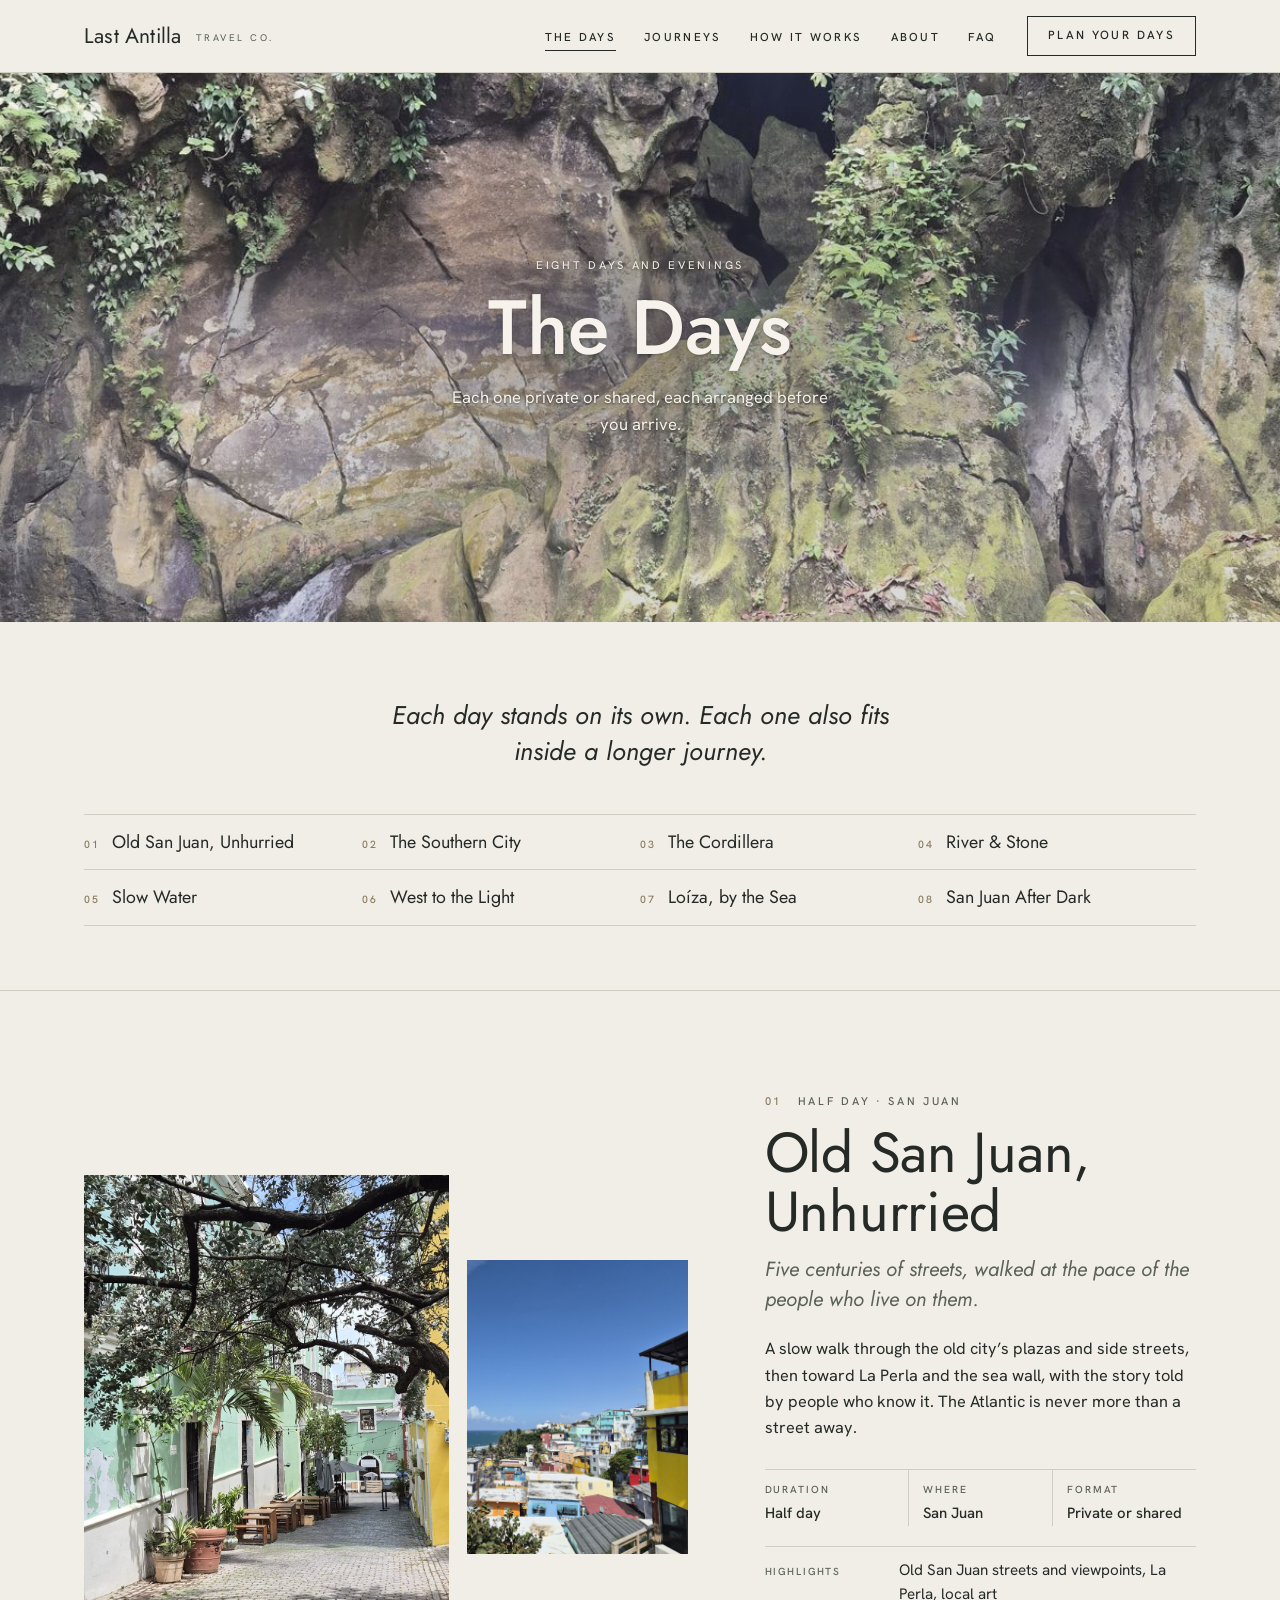
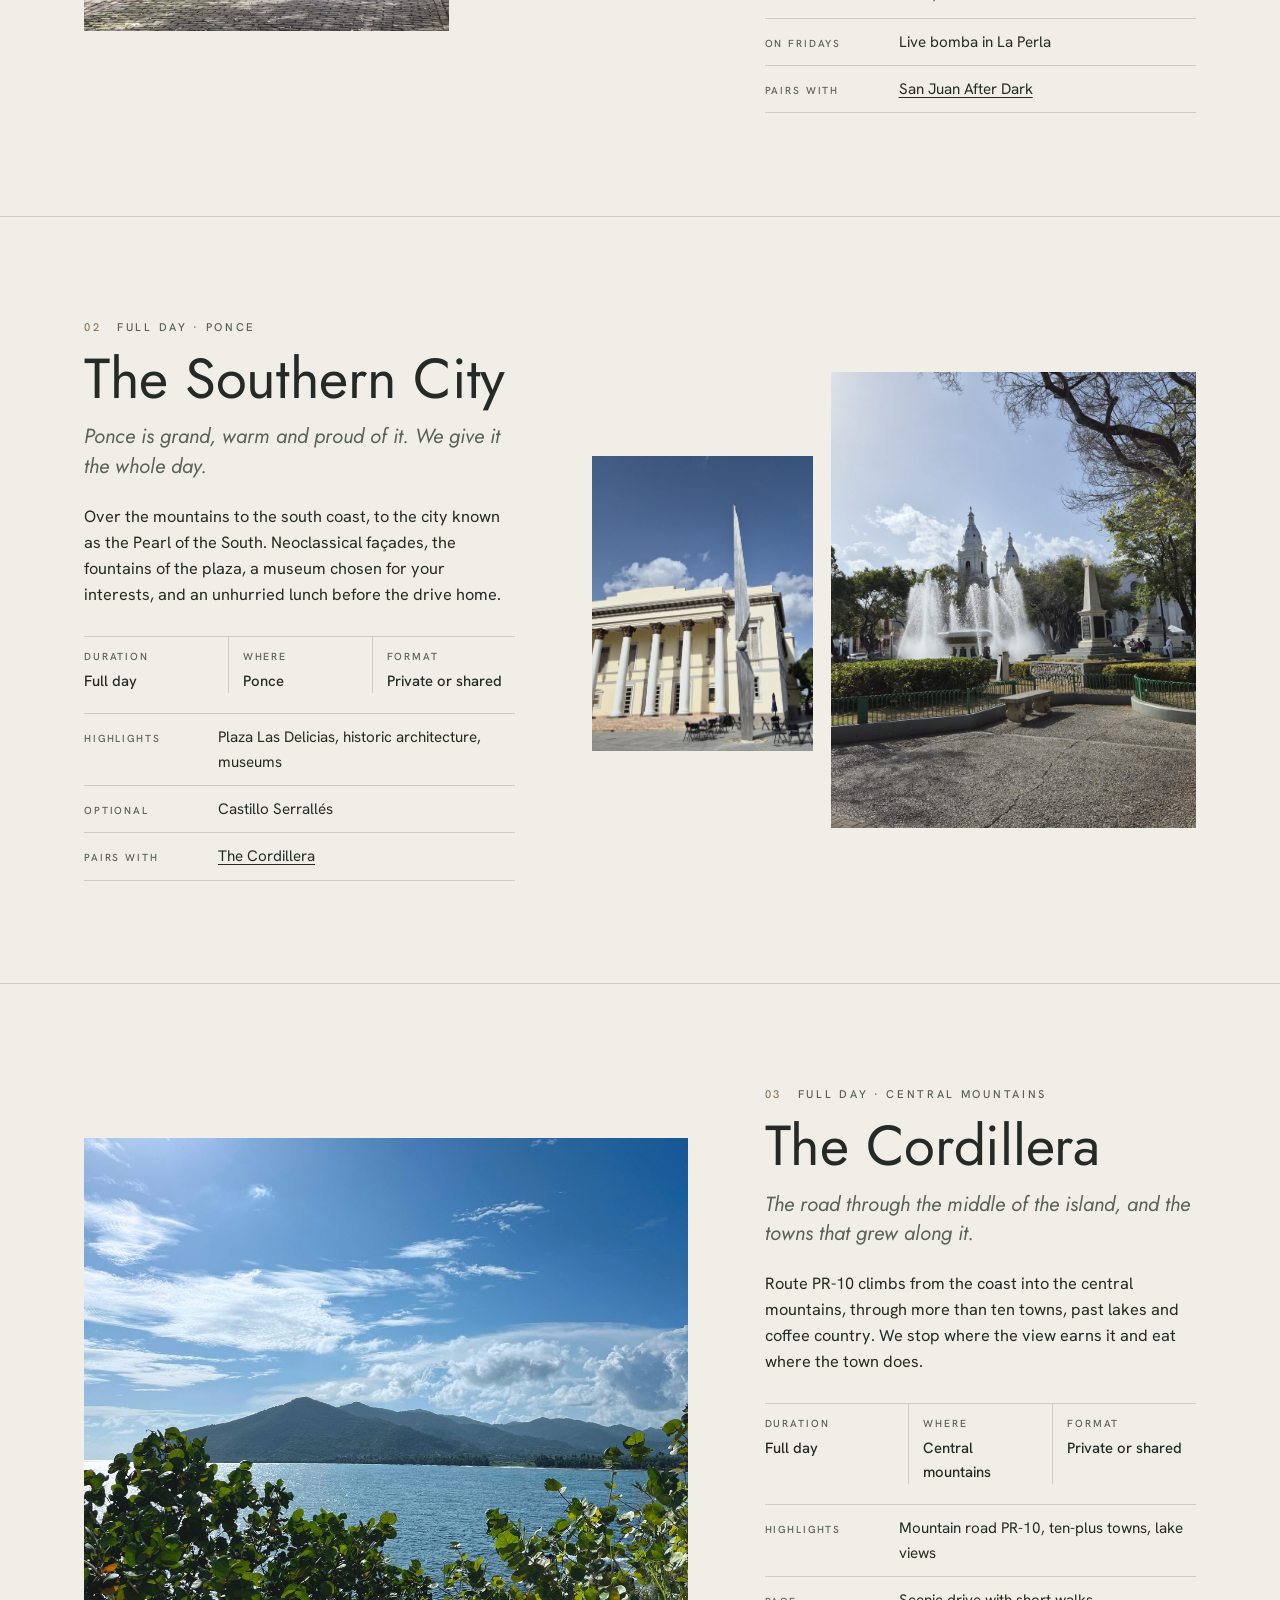
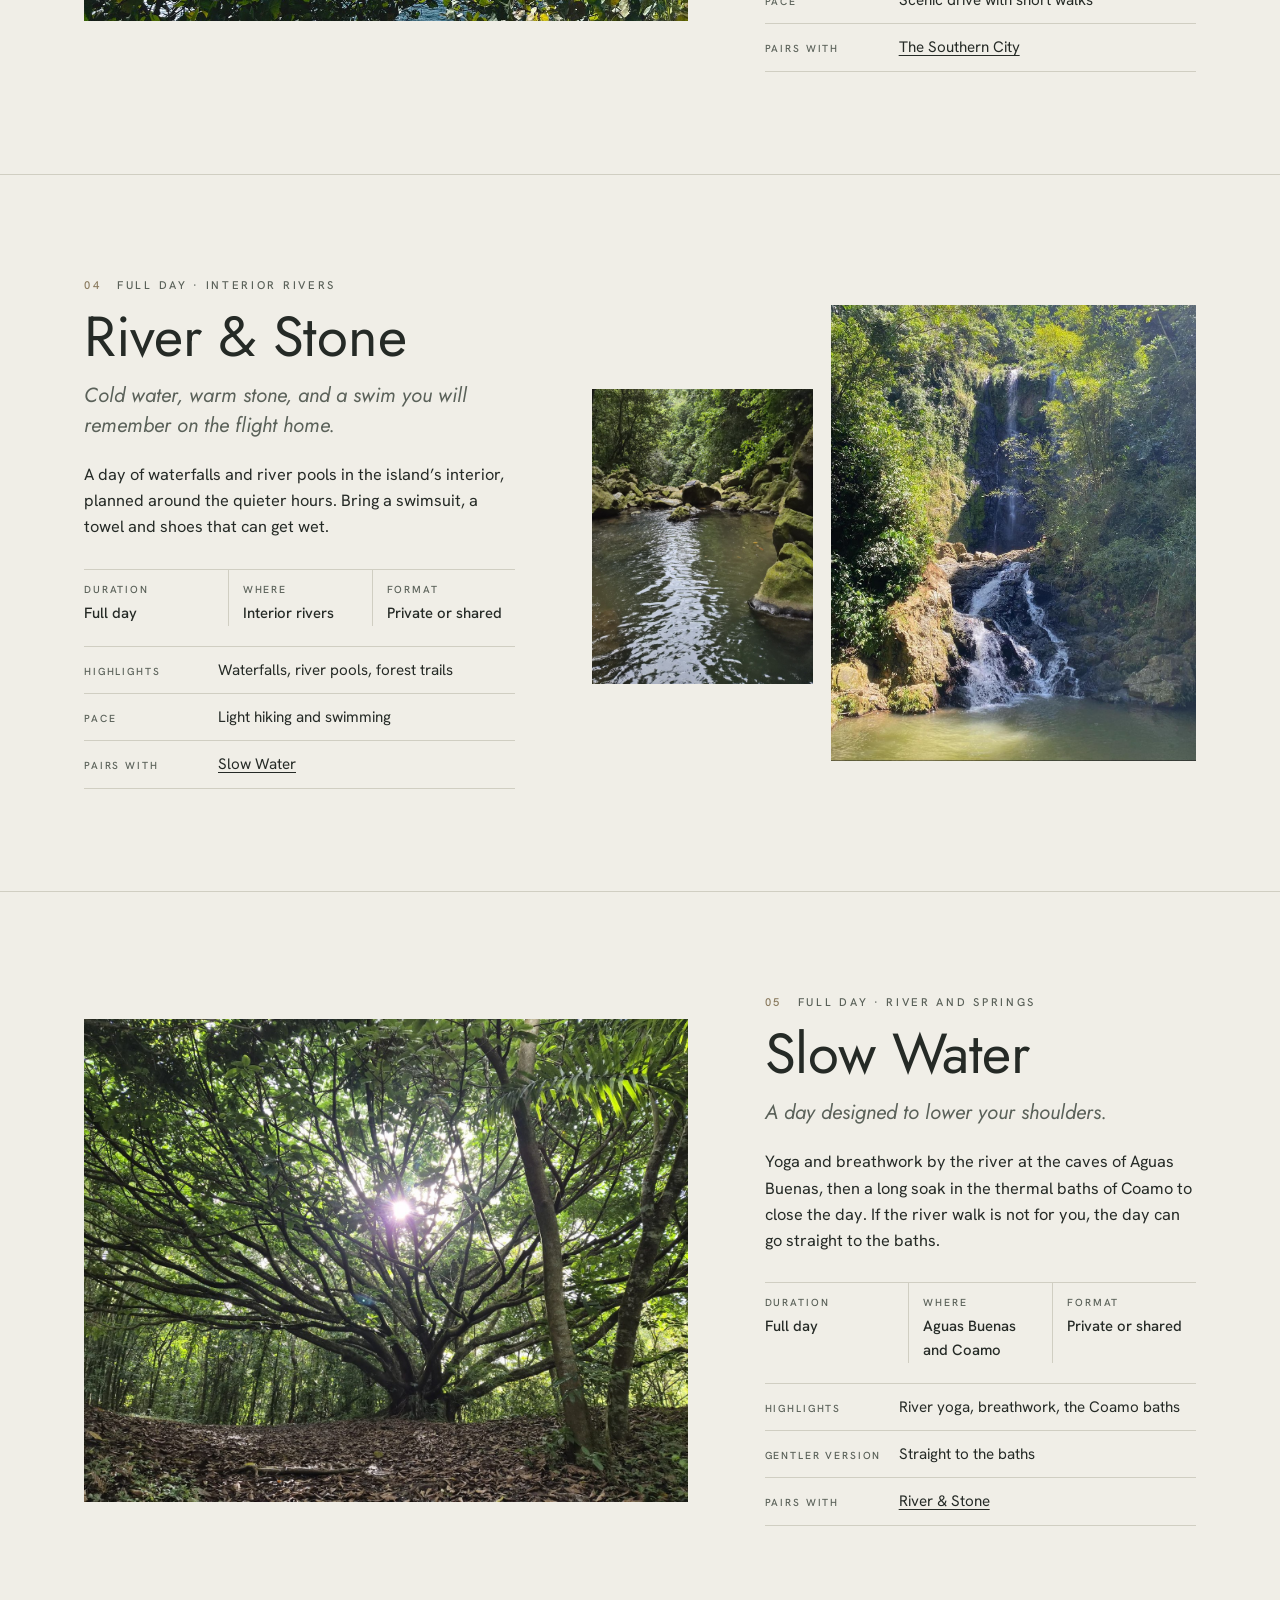
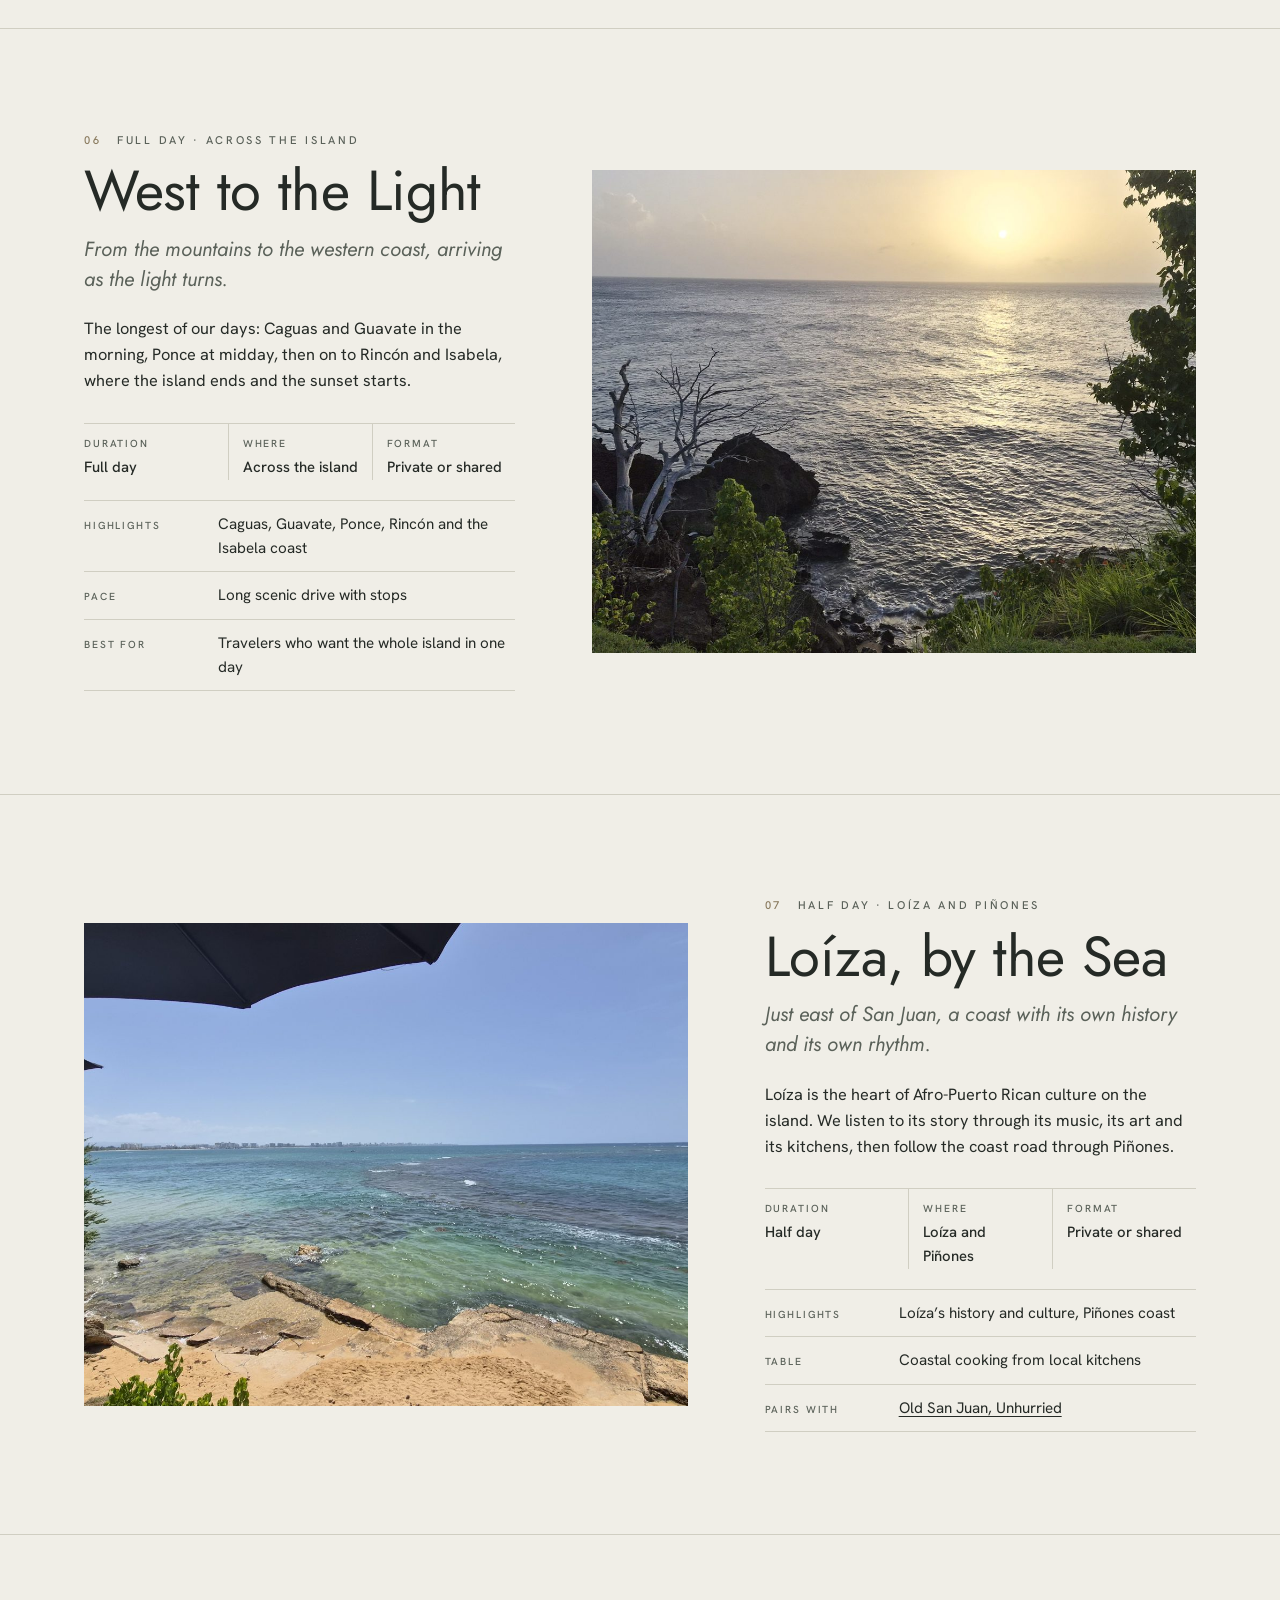
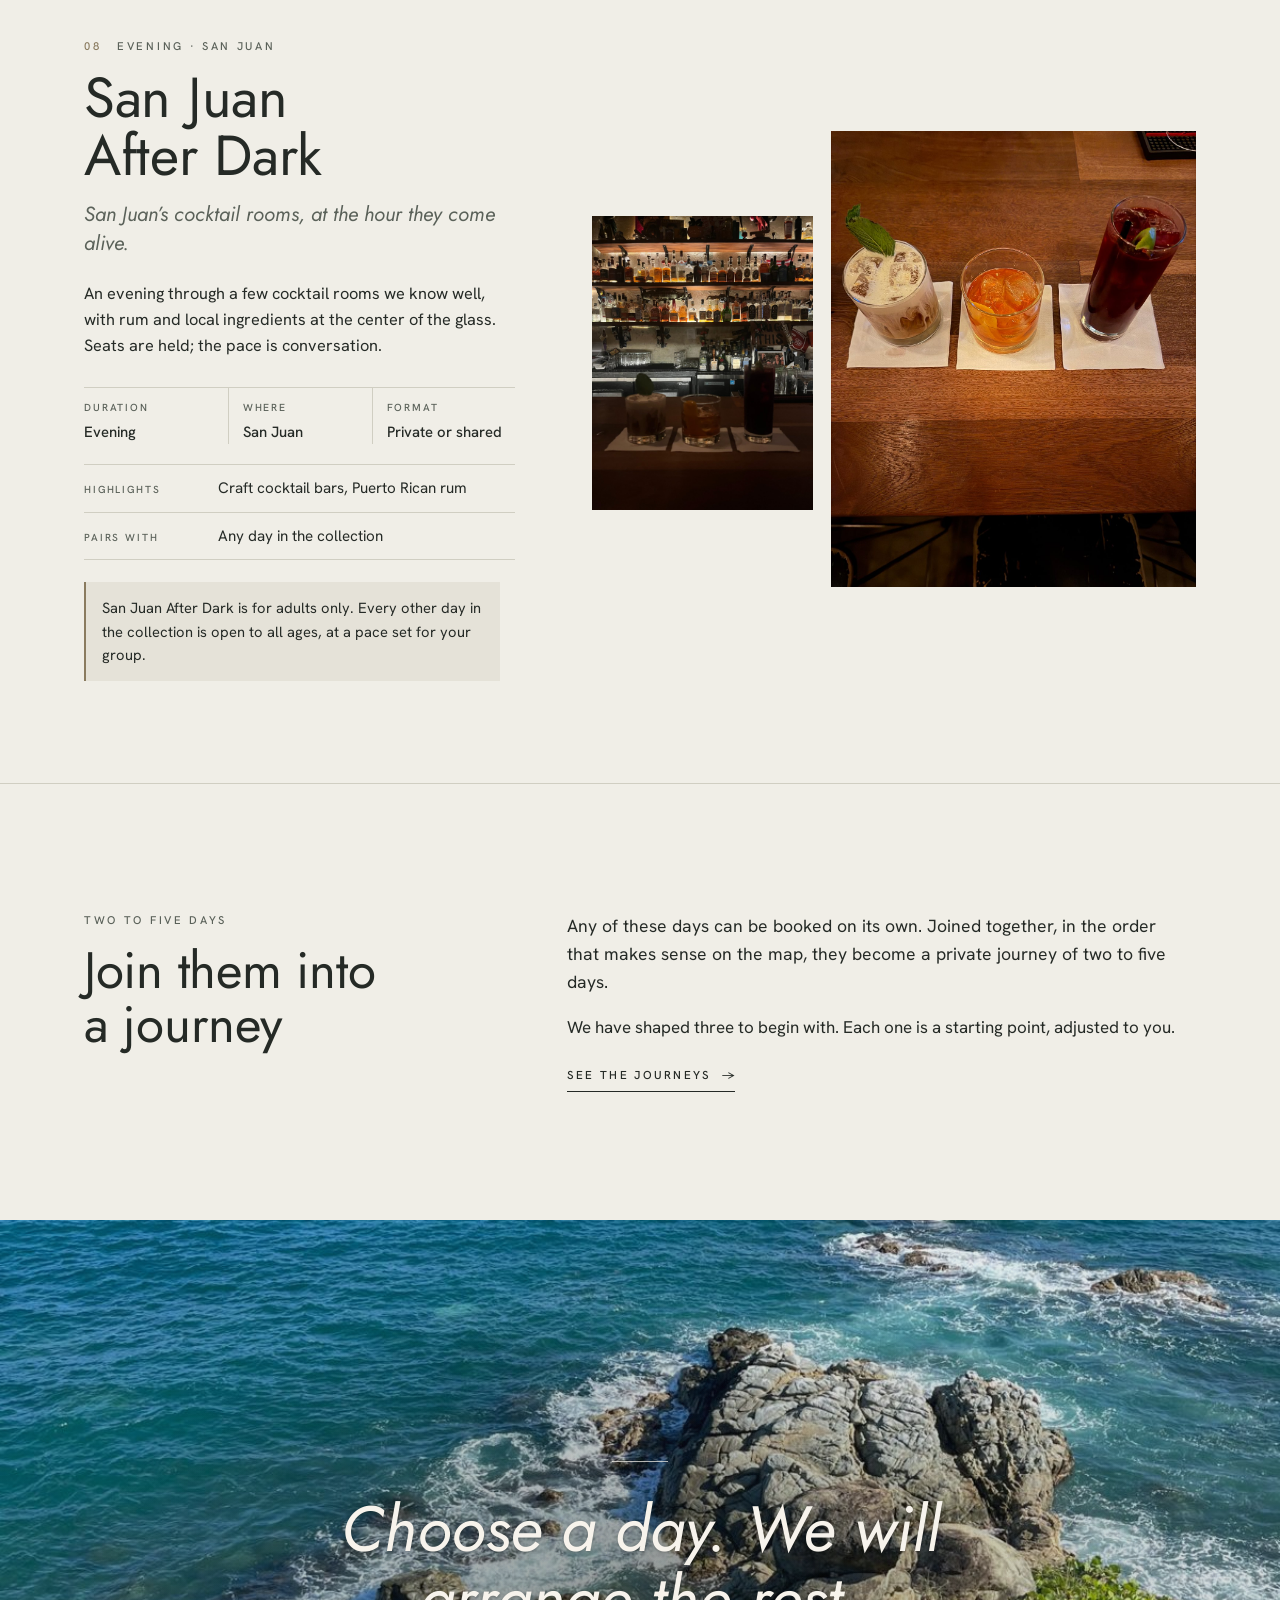
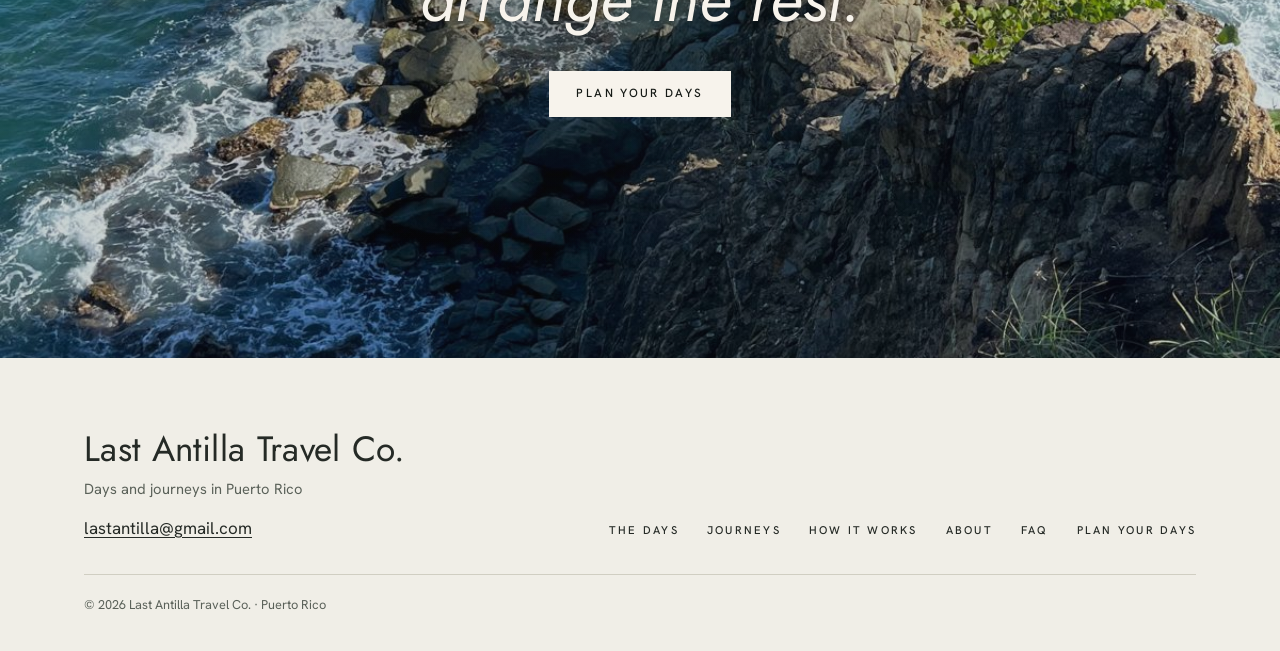
==== days.html @ efdba8db "Sitio de Last Antilla Travel Co. para GitHub Pages Co-Authored-By: Claude Opus 5.5 <noreply@anthropi" ====
<!doctype html>
<html lang="en">
<head>
<meta charset="utf-8">
<meta name="viewport" content="width=device-width, initial-scale=1">
<title>The Days · Last Antilla Travel Co.</title>
<meta name="description" content="Eight days and evenings across Puerto Rico, private or shared, from Old San Juan to the western coast. Each one stands alone or joins a longer journey.">
<link rel="preconnect" href="https://fonts.googleapis.com">
<link rel="preconnect" href="https://fonts.gstatic.com" crossorigin>
<link href="https://fonts.googleapis.com/css2?family=Jost:ital,wght@0,400;0,500;1,400&family=Hanken+Grotesk:wght@400;500;600&display=swap" rel="stylesheet">
<link rel="stylesheet" href="assets/site.css">
</head>
<body>
<a class="skip" href="#main">Skip to content</a>

<header class="site-head">
  <div class="wrap">
    <a class="brand" href="index.html">Last Antilla <small>Travel Co.</small></a>
    <button class="menu-btn" type="button" aria-expanded="false" aria-controls="site-nav"><span class="bars" aria-hidden="true"><i></i><i></i><i></i></span><span class="menu-label">Menu</span></button>
    <nav class="nav" id="site-nav" aria-label="Main">
      <ul>
        <li><a href="days.html" aria-current="page">The Days</a></li>
        <li><a href="journeys.html">Journeys</a></li>
        <li><a href="how-it-works.html">How It Works</a></li>
        <li><a href="about.html">About</a></li>
        <li><a href="faq.html">FAQ</a></li>
      </ul>
      <a class="btn btn-line" href="plan.html">Plan your days</a>
    </nav>
  </div>
</header>

<main id="main">
  <section class="pano page-hero" aria-labelledby="page-title">
    <img src="img/cueva-cascada.jpg" alt="A thin waterfall falling from the mouth of a cave into a clear pool, framed by hanging vines" width="1200" height="1600" fetchpriority="high" style="object-position:50% 62%">
    <div class="in">
      <span class="label">Eight days and evenings</span>
      <h1 id="page-title">The Days</h1>
      <p>Each one private or shared, each arranged before you arrive.</p>
    </div>
  </section>

  <section class="section tight dd-intro" aria-label="Introduction">
    <div class="wrap">
      <p class="lead">Each day stands on its own. Each one also fits inside a longer journey.</p>
      <nav class="dd-jump" aria-label="The eight days">
        <ol>
          <li><a href="#old-san-juan"><span>01</span>Old San Juan, Unhurried</a></li>
          <li><a href="#southern-city"><span>02</span>The Southern City</a></li>
          <li><a href="#cordillera"><span>03</span>The Cordillera</a></li>
          <li><a href="#river-and-stone"><span>04</span>River &amp; Stone</a></li>
          <li><a href="#slow-water"><span>05</span>Slow Water</a></li>
          <li><a href="#west-to-the-light"><span>06</span>West to the Light</a></li>
          <li><a href="#loiza"><span>07</span>Loíza, by the Sea</a></li>
          <li><a href="#after-dark"><span>08</span>San Juan After Dark</a></li>
        </ol>
      </nav>
    </div>
  </section>

  <section class="dd-day" id="old-san-juan" aria-labelledby="d1-title">
    <div class="wrap dd-plate">
      <div class="dd-media dd-two">
        <figure class="dd-main"><img src="img/viejo-san-juan-calle.jpg" alt="A shaded cobblestone street in Old San Juan with pastel facades" width="1600" height="1200" loading="lazy" style="object-position:40% 50%"></figure>
        <figure class="dd-alt"><img src="img/la-perla-vista.jpg" alt="The colorful houses of La Perla running down the hillside to the Atlantic" width="1600" height="1200" loading="lazy" style="object-position:92% 60%"></figure>
      </div>
      <div class="dd-text">
        <p class="label"><span class="dd-idx">01</span> Half day · San Juan</p>
        <h2 id="d1-title">Old San Juan, Unhurried</h2>
        <p class="dd-line">Five centuries of streets, walked at the pace of the people who live on them.</p>
        <div class="prose"><p>A slow walk through the old city’s plazas and side streets, then toward La Perla and the sea wall, with the story told by people who know it. The Atlantic is never more than a street away.</p></div>
        <dl class="data"><div><dt>Duration</dt><dd>Half day</dd></div><div><dt>Where</dt><dd>San Juan</dd></div><div><dt>Format</dt><dd>Private or shared</dd></div></dl>
        <dl class="dd-rows">
          <div><dt>Highlights</dt><dd>Old San Juan streets and viewpoints, La Perla, local art</dd></div>
          <div><dt>On Fridays</dt><dd>Live bomba in La Perla</dd></div>
          <div><dt>Pairs with</dt><dd><a href="#after-dark">San Juan After Dark</a></dd></div>
        </dl>
      </div>
    </div>
  </section>

  <section class="dd-day" id="southern-city" aria-labelledby="d2-title">
    <div class="wrap dd-plate dd-flip">
      <div class="dd-media dd-two">
        <figure class="dd-main"><img src="img/ponce-plaza.jpg" alt="The plaza in Ponce with fountains and the cathedral behind the trees" width="1600" height="1200" loading="lazy" style="object-position:55% 50%"></figure>
        <figure class="dd-alt"><img src="img/ponce-neoclasico.jpg" alt="A neoclassical building in Ponce with tall white columns under a blue sky" width="1600" height="1200" loading="lazy" style="object-position:30% 50%"></figure>
      </div>
      <div class="dd-text">
        <p class="label"><span class="dd-idx">02</span> Full day · Ponce</p>
        <h2 id="d2-title">The Southern City</h2>
        <p class="dd-line">Ponce is grand, warm and proud of it. We give it the whole day.</p>
        <div class="prose"><p>Over the mountains to the south coast, to the city known as the Pearl of the South. Neoclassical façades, the fountains of the plaza, a museum chosen for your interests, and an unhurried lunch before the drive home.</p></div>
        <dl class="data"><div><dt>Duration</dt><dd>Full day</dd></div><div><dt>Where</dt><dd>Ponce</dd></div><div><dt>Format</dt><dd>Private or shared</dd></div></dl>
        <dl class="dd-rows">
          <div><dt>Highlights</dt><dd>Plaza Las Delicias, historic architecture, museums</dd></div>
          <div><dt>Optional</dt><dd>Castillo Serrallés</dd></div>
          <div><dt>Pairs with</dt><dd><a href="#cordillera">The Cordillera</a></dd></div>
        </dl>
      </div>
    </div>
  </section>

  <section class="dd-day" id="cordillera" aria-labelledby="d3-title">
    <div class="wrap dd-plate">
      <div class="dd-media">
        <figure class="dd-main"><img src="img/cordillera-lago.jpg" alt="A mountain lake in the island's interior under a wide blue sky" width="1200" height="1600" loading="lazy" style="object-position:50% 55%"></figure>
      </div>
      <div class="dd-text">
        <p class="label"><span class="dd-idx">03</span> Full day · Central mountains</p>
        <h2 id="d3-title">The Cordillera</h2>
        <p class="dd-line">The road through the middle of the island, and the towns that grew along it.</p>
        <div class="prose"><p>Route PR-10 climbs from the coast into the central mountains, through more than ten towns, past lakes and coffee country. We stop where the view earns it and eat where the town does.</p></div>
        <dl class="data"><div><dt>Duration</dt><dd>Full day</dd></div><div><dt>Where</dt><dd>Central mountains</dd></div><div><dt>Format</dt><dd>Private or shared</dd></div></dl>
        <dl class="dd-rows">
          <div><dt>Highlights</dt><dd>Mountain road PR-10, ten-plus towns, lake views</dd></div>
          <div><dt>Pace</dt><dd>Scenic drive with short walks</dd></div>
          <div><dt>Pairs with</dt><dd><a href="#southern-city">The Southern City</a></dd></div>
        </dl>
      </div>
    </div>
  </section>

  <section class="dd-day" id="river-and-stone" aria-labelledby="d4-title">
    <div class="wrap dd-plate dd-flip">
      <div class="dd-media dd-two">
        <figure class="dd-main"><img src="img/cascada-selva.jpg" alt="A waterfall descending through dense green forest into a pool" width="1170" height="1335" loading="lazy"></figure>
        <figure class="dd-alt"><img src="img/rio-canon.jpg" alt="A still river pool between mossy boulders in a forested canyon" width="1200" height="1600" loading="lazy" style="object-position:50% 60%"></figure>
      </div>
      <div class="dd-text">
        <p class="label"><span class="dd-idx">04</span> Full day · Interior rivers</p>
        <h2 id="d4-title">River &amp; Stone</h2>
        <p class="dd-line">Cold water, warm stone, and a swim you will remember on the flight home.</p>
        <div class="prose"><p>A day of waterfalls and river pools in the island’s interior, planned around the quieter hours. Bring a swimsuit, a towel and shoes that can get wet.</p></div>
        <dl class="data"><div><dt>Duration</dt><dd>Full day</dd></div><div><dt>Where</dt><dd>Interior rivers</dd></div><div><dt>Format</dt><dd>Private or shared</dd></div></dl>
        <dl class="dd-rows">
          <div><dt>Highlights</dt><dd>Waterfalls, river pools, forest trails</dd></div>
          <div><dt>Pace</dt><dd>Light hiking and swimming</dd></div>
          <div><dt>Pairs with</dt><dd><a href="#slow-water">Slow Water</a></dd></div>
        </dl>
      </div>
    </div>
  </section>

  <section class="dd-day" id="slow-water" aria-labelledby="d5-title">
    <div class="wrap dd-plate">
      <div class="dd-media">
        <figure class="dd-main"><img src="img/bosque-luz.jpg" alt="Morning light through the branches of a wide tree in a forest clearing" width="1600" height="1200" loading="lazy"></figure>
      </div>
      <div class="dd-text">
        <p class="label"><span class="dd-idx">05</span> Full day · River and springs</p>
        <h2 id="d5-title">Slow Water</h2>
        <p class="dd-line">A day designed to lower your shoulders.</p>
        <div class="prose"><p>Yoga and breathwork by the river at the caves of Aguas Buenas, then a long soak in the thermal baths of Coamo to close the day. If the river walk is not for you, the day can go straight to the baths.</p></div>
        <dl class="data"><div><dt>Duration</dt><dd>Full day</dd></div><div><dt>Where</dt><dd>Aguas Buenas and Coamo</dd></div><div><dt>Format</dt><dd>Private or shared</dd></div></dl>
        <dl class="dd-rows">
          <div><dt>Highlights</dt><dd>River yoga, breathwork, the Coamo baths</dd></div>
          <div><dt>Gentler version</dt><dd>Straight to the baths</dd></div>
          <div><dt>Pairs with</dt><dd><a href="#river-and-stone">River &amp; Stone</a></dd></div>
        </dl>
      </div>
    </div>
  </section>

  <section class="dd-day" id="west-to-the-light" aria-labelledby="d6-title">
    <div class="wrap dd-plate dd-flip">
      <div class="dd-media">
        <figure class="dd-main"><img src="img/atardecer-rocas.jpg" alt="Sun low over the Caribbean, seen past dark rocks and sea grapes" width="1600" height="901" loading="lazy" style="object-position:40% 50%"></figure>
      </div>
      <div class="dd-text">
        <p class="label"><span class="dd-idx">06</span> Full day · Across the island</p>
        <h2 id="d6-title">West to the Light</h2>
        <p class="dd-line">From the mountains to the western coast, arriving as the light turns.</p>
        <div class="prose"><p>The longest of our days: Caguas and Guavate in the morning, Ponce at midday, then on to Rincón and Isabela, where the island ends and the sunset starts.</p></div>
        <dl class="data"><div><dt>Duration</dt><dd>Full day</dd></div><div><dt>Where</dt><dd>Across the island</dd></div><div><dt>Format</dt><dd>Private or shared</dd></div></dl>
        <dl class="dd-rows">
          <div><dt>Highlights</dt><dd>Caguas, Guavate, Ponce, Rincón and the Isabela coast</dd></div>
          <div><dt>Pace</dt><dd>Long scenic drive with stops</dd></div>
          <div><dt>Best for</dt><dd>Travelers who want the whole island in one day</dd></div>
        </dl>
      </div>
    </div>
  </section>

  <section class="dd-day" id="loiza" aria-labelledby="d7-title">
    <div class="wrap dd-plate">
      <div class="dd-media">
        <figure class="dd-main"><img src="img/costa-turquesa.jpg" alt="Clear turquoise water over flat coastal rock, with the city far across the bay" width="1600" height="901" loading="lazy" style="object-position:60% 50%"></figure>
      </div>
      <div class="dd-text">
        <p class="label"><span class="dd-idx">07</span> Half day · Loíza and Piñones</p>
        <h2 id="d7-title">Loíza, by the Sea</h2>
        <p class="dd-line">Just east of San Juan, a coast with its own history and its own rhythm.</p>
        <div class="prose"><p>Loíza is the heart of Afro-Puerto Rican culture on the island. We listen to its story through its music, its art and its kitchens, then follow the coast road through Piñones.</p></div>
        <dl class="data"><div><dt>Duration</dt><dd>Half day</dd></div><div><dt>Where</dt><dd>Loíza and Piñones</dd></div><div><dt>Format</dt><dd>Private or shared</dd></div></dl>
        <dl class="dd-rows">
          <div><dt>Highlights</dt><dd>Loíza’s history and culture, Piñones coast</dd></div>
          <div><dt>Table</dt><dd>Coastal cooking from local kitchens</dd></div>
          <div><dt>Pairs with</dt><dd><a href="#old-san-juan">Old San Juan, Unhurried</a></dd></div>
        </dl>
      </div>
    </div>
  </section>

  <section class="dd-day" id="after-dark" aria-labelledby="d8-title">
    <div class="wrap dd-plate dd-flip">
      <div class="dd-media dd-two">
        <figure class="dd-main"><img src="img/cocteles-barra.jpg" alt="Three craft cocktails on a wooden bar" width="1200" height="1600" loading="lazy" style="object-position:50% 30%"></figure>
        <figure class="dd-alt"><img src="img/cocteles-barra-2.jpg" alt="Three cocktails lined up on a bar, with shelves of bottles behind" width="1200" height="1600" loading="lazy" style="object-position:50% 70%"></figure>
      </div>
      <div class="dd-text">
        <p class="label"><span class="dd-idx">08</span> Evening · San Juan</p>
        <h2 id="d8-title">San Juan After Dark</h2>
        <p class="dd-line">San Juan’s cocktail rooms, at the hour they come alive.</p>
        <div class="prose"><p>An evening through a few cocktail rooms we know well, with rum and local ingredients at the center of the glass. Seats are held; the pace is conversation.</p></div>
        <dl class="data"><div><dt>Duration</dt><dd>Evening</dd></div><div><dt>Where</dt><dd>San Juan</dd></div><div><dt>Format</dt><dd>Private or shared</dd></div></dl>
        <dl class="dd-rows">
          <div><dt>Highlights</dt><dd>Craft cocktail bars, Puerto Rican rum</dd></div>
          <div><dt>Pairs with</dt><dd>Any day in the collection</dd></div>
        </dl>
        <p class="dd-note">San Juan After Dark is for adults only. Every other day in the collection is open to all ages, at a pace set for your group.</p>
      </div>
    </div>
  </section>

  <section class="section dd-join" aria-labelledby="join-title">
    <div class="wrap split">
      <div>
        <p class="label">Two to five days</p>
        <h2 id="join-title">Join them into a journey</h2>
      </div>
      <div class="prose">
        <p>Any of these days can be booked on its own. Joined together, in the order that makes sense on the map, they become a private journey of two to five days.</p>
        <p>We have shaped three to begin with. Each one is a starting point, adjusted to you.</p>
        <a class="more" href="journeys.html">See the journeys</a>
      </div>
    </div>
  </section>

  <section class="closing" aria-label="Closing">
    <img src="img/costa-rocosa.jpg" alt="Waves breaking around a dark rock point in deep blue water" width="1600" height="901" loading="lazy">
    <div class="wrap">
      <div class="rule" aria-hidden="true"></div>
      <blockquote><p>Choose a day. We will arrange the rest.</p></blockquote>
      <a class="btn" href="plan.html">Plan your days</a>
    </div>
  </section>
</main>
</main>

<footer class="site-foot">
  <div class="wrap">
    <div class="foot-top">
      <div>
        <a class="brand" href="index.html">Last Antilla Travel Co.</a>
        <p>Days and journeys in Puerto Rico</p>
        <a class="mail" href="mailto:lastantilla@gmail.com">lastantilla@gmail.com</a>
      </div>
      <ul class="foot-links">
        <li><a href="days.html">The Days</a></li>
        <li><a href="journeys.html">Journeys</a></li>
        <li><a href="how-it-works.html">How It Works</a></li>
        <li><a href="about.html">About</a></li>
        <li><a href="faq.html">FAQ</a></li>
        <li><a href="plan.html">Plan your days</a></li>
      </ul>
    </div>
    <p class="foot-bottom">© 2026 Last Antilla Travel Co. · Puerto Rico</p>
  </div>
</footer>

<script src="assets/site.js"></script>
</body>
</html>
---- assets/site.css ----
/* Last Antilla Travel Co. · shared styles for every page.
   Base: design A (editorial: Jost for headings + Hanken Grotesk for text, full-bleed opening, hairlines instead of shadows).
   Days and journeys: design B (large photo cards with a data row, journeys with large numerals beside the map, photo strip).
   Section titles over panoramic photos: design D. Closing over a photo: design C.
   Palette: Limestone & Sage. */

:root{
  --bg:#F0EEE7;--surface:#E5E2D8;--ink:#252A26;--muted:#5A6159;--rule:#D0CEC2;
  --accent:#4F604A;--accent-ink:#F7F6F1;
  --band:#4A5845;--band-ink:#F2F1EA;--band-muted:#CBD2C5;--band-rule:#6E7C69;
  --support:#8A7B5F;--on-photo:#F7F3EC;--shade:22,26,22;
  --display:"Jost","Futura","Century Gothic","Helvetica Neue",Arial,sans-serif;
  --body:"Hanken Grotesk","Helvetica Neue",Arial,sans-serif;
  --gutter:clamp(16px,5vw,64px);--max:1240px;--head-h:72px;
  color-scheme:light;
}
@media (prefers-color-scheme: dark){:root:not([data-theme="light"]){
  --bg:#171A17;--surface:#20241F;--ink:#ECEDE6;--muted:#ABB2A8;--rule:#343A33;
  --accent:#A9BA9F;--accent-ink:#171A17;
  --band:#2E382C;--band-ink:#ECEDE6;--band-muted:#BFC8B8;--band-rule:#4A5747;
  --support:#C8B694;--shade:12,14,12;color-scheme:dark}}
:root[data-theme="dark"]{
  --bg:#171A17;--surface:#20241F;--ink:#ECEDE6;--muted:#ABB2A8;--rule:#343A33;
  --accent:#A9BA9F;--accent-ink:#171A17;
  --band:#2E382C;--band-ink:#ECEDE6;--band-muted:#BFC8B8;--band-rule:#4A5747;
  --support:#C8B694;--shade:12,14,12;color-scheme:dark}

*{box-sizing:border-box}
html{scroll-behavior:smooth;scroll-padding-top:calc(var(--head-h) + 12px)}
body{background:var(--bg);color:var(--ink);font-family:var(--body);font-size:17px;line-height:1.6;margin:0;-webkit-font-smoothing:antialiased;overflow-x:hidden}
img{display:block;max-width:100%;height:auto}
.wrap{max-width:var(--max);margin:0 auto;padding-inline:var(--gutter)}
h1,h2,h3,h4{font-family:var(--display);font-weight:400;text-wrap:balance;margin:0;letter-spacing:-.005em}
p{margin:0}
a{color:var(--accent);text-underline-offset:3px;text-decoration-thickness:1px}
:focus-visible{outline:2px solid var(--accent);outline-offset:3px}
.label{font-size:.7rem;font-weight:500;letter-spacing:.24em;text-transform:uppercase;color:var(--muted);line-height:1.5}
.skip{position:absolute;left:12px;top:-60px;z-index:200;background:var(--accent);color:var(--accent-ink);padding:10px 16px;text-decoration:none}
.skip:focus{top:12px}
.sr{position:absolute;width:1px;height:1px;overflow:hidden;clip:rect(0 0 0 0);white-space:nowrap}

/* Buttons and links */
.btn{display:inline-flex;align-items:center;justify-content:center;min-height:46px;padding:12px 26px;font:500 .74rem/1 var(--body);letter-spacing:.2em;text-transform:uppercase;text-decoration:none;white-space:nowrap;border:1px solid var(--accent);background:var(--accent);color:var(--accent-ink);cursor:pointer;transition:background-color .25s,color .25s,border-color .25s}
.btn:hover{background:transparent;color:var(--accent)}
.btn-line{background:transparent;color:var(--ink);border-color:var(--ink)}
.btn-line:hover{background:var(--ink);color:var(--bg)}
.more{display:inline-flex;align-items:center;gap:10px;color:var(--ink);text-decoration:none;font-size:.72rem;font-weight:500;letter-spacing:.2em;text-transform:uppercase;padding-bottom:6px;border-bottom:1px solid currentColor;transition:color .2s,gap .2s}
.more:hover{color:var(--accent);gap:14px}
.more::after{content:"→";letter-spacing:0}
.more-row{display:flex;justify-content:center;margin-top:clamp(40px,6vw,64px)}

/* Header */
.site-head{position:sticky;top:0;z-index:50;background:var(--bg);border-bottom:1px solid var(--rule)}
.site-head .wrap{display:flex;align-items:center;justify-content:space-between;gap:24px;min-height:var(--head-h)}
.brand{font-family:var(--display);font-size:1.32rem;line-height:1.1;color:var(--ink);text-decoration:none;letter-spacing:.01em;white-space:nowrap}
.brand small{font-family:var(--body);font-size:.6rem;letter-spacing:.26em;text-transform:uppercase;color:var(--muted);margin-left:8px;vertical-align:.25em}
.nav{display:flex;align-items:center;gap:clamp(18px,2.4vw,34px)}
.nav ul{display:flex;gap:clamp(16px,2.2vw,30px);list-style:none;margin:0;padding:0}
.nav ul a{color:var(--ink);text-decoration:none;font-size:.72rem;font-weight:500;letter-spacing:.2em;text-transform:uppercase;padding:6px 0;border-bottom:1px solid transparent;transition:border-color .2s}
.nav ul a:hover,.nav ul a[aria-current="page"]{border-bottom-color:var(--ink)}
.nav .btn{min-height:40px;padding:10px 20px}
.menu-btn{display:none;align-items:center;gap:10px;background:none;border:1px solid var(--ink);color:var(--ink);font:500 .7rem/1 var(--body);letter-spacing:.2em;text-transform:uppercase;padding:11px 14px;cursor:pointer}
.menu-btn .bars{display:inline-grid;gap:4px;width:16px}
.menu-btn .bars i{display:block;height:1px;background:currentColor;transition:transform .25s,opacity .25s}
.menu-btn[aria-expanded="true"] .bars i:nth-child(1){transform:translateY(5px) rotate(45deg)}
.menu-btn[aria-expanded="true"] .bars i:nth-child(2){opacity:0}
.menu-btn[aria-expanded="true"] .bars i:nth-child(3){transform:translateY(-5px) rotate(-45deg)}

/* Opening (home) */
.hero{position:relative;color:var(--on-photo);min-height:calc(100svh - var(--head-h));max-height:980px;display:grid;align-items:end;overflow:hidden;background:rgb(var(--shade))}
.hero img{position:absolute;inset:0;width:100%;height:100%;object-fit:cover;object-position:70% 55%}
.hero::after{content:"";position:absolute;inset:0;background:linear-gradient(180deg,rgba(var(--shade),.05) 0%,rgba(var(--shade),.15) 40%,rgba(var(--shade),.78) 100%),linear-gradient(90deg,rgba(var(--shade),.5) 0%,rgba(var(--shade),0) 62%)}
.hero .wrap{position:relative;z-index:1;width:100%;padding-block:clamp(48px,9vw,104px)}
.hero .label{color:var(--on-photo);opacity:.86}
.hero h1{font-size:clamp(3rem,8.4vw,7.4rem);line-height:.96;margin-top:20px;max-width:10ch;text-shadow:0 1px 24px rgba(var(--shade),.35)}
.hero h1 em{font-style:italic}
.hero p:not(.label){max-width:44ch;margin-top:26px;font-size:1.08rem;line-height:1.6;text-shadow:0 1px 16px rgba(var(--shade),.4)}
.hero .actions{display:flex;flex-wrap:wrap;gap:12px;margin-top:34px}
.hero .btn{background:var(--on-photo);border-color:var(--on-photo);color:rgb(var(--shade))}
.hero .btn:hover{background:transparent;color:var(--on-photo)}
.hero .btn-line{background:transparent;color:var(--on-photo);border-color:var(--on-photo)}
.hero .btn-line:hover{background:var(--on-photo);color:rgb(var(--shade))}

/* Panoramic section title (design D) */
.pano{position:relative;aspect-ratio:21/8;min-height:260px;max-height:600px;width:100%;overflow:hidden;display:grid;place-items:center;text-align:center;color:var(--on-photo);background:rgb(var(--shade))}
.pano img{position:absolute;inset:0;width:100%;height:100%;object-fit:cover}
.pano::after{content:"";position:absolute;inset:0;background:radial-gradient(ellipse 50% 55% at 50% 50%,rgba(var(--shade),.28),rgba(var(--shade),0) 75%),linear-gradient(180deg,rgba(var(--shade),.04),rgba(var(--shade),.16))}
.pano .in{position:relative;z-index:1;padding:24px var(--gutter);text-shadow:0 1px 20px rgba(var(--shade),.5)}
.pano .label{color:var(--on-photo);opacity:.9;display:block;margin-bottom:16px}
.pano h1,.pano h2{font-size:clamp(2.4rem,6vw,5rem);line-height:1}
.pano h1 em,.pano h2 em{font-style:italic}
.pano p:not(.label){max-width:46ch;margin:18px auto 0;font-size:1.04rem}
.page-hero{aspect-ratio:21/9;max-height:640px}

/* Section rhythm */
.section{padding-block:clamp(72px,10vw,136px)}
.section.tight{padding-top:clamp(48px,6vw,80px)}
.sec-head{display:flex;flex-direction:column;align-items:center;text-align:center;gap:14px;margin-bottom:clamp(40px,6vw,72px)}
.sec-head h2{font-size:clamp(2.2rem,5vw,3.8rem);line-height:1.04}
.sec-head p{max-width:46ch;color:var(--muted)}
.sec-head .rule{width:48px;height:1px;background:var(--support);border:0;margin:4px 0 0}
.lead{font-family:var(--display);font-style:italic;font-size:clamp(1.25rem,2.2vw,1.6rem);line-height:1.4;max-width:34ch;margin:0 auto clamp(40px,6vw,64px);text-align:center;color:var(--ink)}

/* Promise */
.promise{display:grid;grid-template-columns:minmax(0,1fr) minmax(0,1.25fr);gap:clamp(28px,7vw,112px);align-items:start}
.promise h2{font-size:clamp(1.9rem,3.7vw,3rem);line-height:1.12}
.promise .body p{max-width:58ch;margin-bottom:1em}
.promise .body p:first-child{font-size:1.1rem}
.facts{display:grid;grid-template-columns:repeat(3,minmax(0,1fr));gap:24px;margin:36px 0 0;padding:28px 0 0;border-top:1px solid var(--rule)}
.facts div{min-width:0}
.facts dt{font-family:var(--display);font-size:clamp(1.9rem,3vw,2.5rem);line-height:1;color:var(--ink)}
.facts dd{margin:10px 0 0;font-size:.88rem;color:var(--muted);max-width:22ch}

/* Days (design B) */
.days{display:grid;grid-template-columns:repeat(2,minmax(0,1fr));gap:clamp(48px,6vw,88px) clamp(24px,3.4vw,52px);list-style:none;margin:0;padding:0}
.day{min-width:0}
.day a.card{color:inherit;text-decoration:none;display:block}
.day figure{margin:0;overflow:hidden;background:var(--surface);aspect-ratio:4/3}
.day img{width:100%;height:100%;object-fit:cover;transition:transform 1.2s cubic-bezier(.2,.7,.2,1)}
.day a.card:hover img{transform:scale(1.03)}
.day-top{display:flex;justify-content:space-between;align-items:baseline;gap:16px;margin-top:22px}
.day h3{font-size:clamp(1.8rem,3vw,2.6rem);line-height:1.06}
.day .idx{font-size:.7rem;font-weight:500;letter-spacing:.2em;color:var(--support)}
.day .line{font-family:var(--display);font-style:italic;font-size:1.08rem;line-height:1.5;color:var(--muted);margin-top:10px;max-width:40ch}
.data{display:grid;grid-template-columns:repeat(3,minmax(0,1fr));margin:20px 0 0;border-top:1px solid var(--rule)}
.data div{padding:12px 12px 0 0;min-width:0}
.data div+div{padding-left:14px;border-left:1px solid var(--rule)}
.data dt{font-size:.64rem;font-weight:500;letter-spacing:.18em;text-transform:uppercase;color:var(--muted)}
.data dd{margin:4px 0 0;font-size:.93rem;font-weight:500}

/* Journeys (design B) */
.jour-wrap{display:grid;grid-template-columns:minmax(0,1fr);gap:clamp(32px,5vw,64px);align-items:start}
.map figure{margin:0}
.map img{width:100%;height:auto}
.map figcaption{display:flex;justify-content:space-between;gap:16px;margin-top:12px}
.journey{display:grid;grid-template-columns:auto minmax(0,1fr);gap:0 clamp(20px,3vw,40px);padding:32px 0 36px;border-top:1px solid var(--rule)}
.journey:first-child{border-top:0;padding-top:0}
.jnum{font-family:var(--display);font-size:clamp(5rem,8vw,7.6rem);line-height:.8;text-align:center;color:var(--accent)}
.jnum small{display:block;font-family:var(--body);font-size:.64rem;font-weight:500;letter-spacing:.2em;text-transform:uppercase;margin-top:14px;color:var(--muted)}
.journey h3{font-size:clamp(1.8rem,3vw,2.5rem);line-height:1.06}
.journey h3 a{color:inherit;text-decoration:none}
.journey h3 a:hover{color:var(--accent)}
.journey .line{font-family:var(--display);font-style:italic;font-size:1.06rem;color:var(--muted);margin-top:8px}
.seq{list-style:none;margin:20px 0 0;padding:0;display:grid;grid-template-columns:repeat(auto-fit,minmax(170px,1fr));border-top:1px solid var(--rule)}
.seq li{padding:12px 14px 0 0;font-size:.95rem;line-height:1.45;min-width:0}
.seq b{display:block;font-size:.64rem;font-weight:500;letter-spacing:.18em;text-transform:uppercase;color:var(--muted);margin-bottom:3px}

/* Photo strip (design B) */
.strip-head{display:flex;justify-content:space-between;align-items:baseline;gap:16px;margin:clamp(64px,8vw,110px) 0 20px;padding-top:24px;border-top:1px solid var(--rule)}
.strip-head h3{font-size:clamp(1.6rem,2.8vw,2.3rem)}
.strip{display:grid;grid-template-columns:repeat(5,minmax(0,1fr));gap:clamp(8px,1.2vw,16px);align-items:end}
.strip figure{margin:0;min-width:0}
.strip img{width:100%;object-fit:cover}
.strip figure:nth-child(1) img{height:clamp(200px,26vw,380px)}
.strip figure:nth-child(2) img{height:clamp(150px,18vw,260px)}
.strip figure:nth-child(3) img{height:clamp(240px,32vw,470px)}
.strip figure:nth-child(4) img{height:clamp(170px,21vw,300px)}
.strip figure:nth-child(5) img{height:clamp(210px,27vw,400px)}
.strip figcaption{margin-top:10px}
.longer{display:grid;grid-template-columns:5fr 7fr;gap:clamp(24px,5vw,80px);align-items:baseline;margin-top:clamp(48px,6vw,80px);padding:28px 0;border-top:1px solid var(--ink);border-bottom:1px solid var(--ink)}
.longer h3{font-size:clamp(1.6rem,2.8vw,2.3rem)}
.longer p{font-size:clamp(1.02rem,1.5vw,1.2rem)}

/* Why */
.why-grid{display:grid;grid-template-columns:repeat(3,minmax(0,1fr));gap:0 clamp(24px,4vw,56px);list-style:none;margin:0;padding:0;counter-reset:w}
.why-grid li{min-width:0;border-top:1px solid var(--rule);padding:26px 0 40px;counter-increment:w}
.why-grid li::before{content:counter(w,decimal-leading-zero);display:block;font-size:.7rem;letter-spacing:.24em;color:var(--support);font-weight:500;margin-bottom:16px}
.why-grid h3{font-size:1.5rem;line-height:1.15;margin-bottom:10px}
.why-grid p{color:var(--muted);max-width:38ch;font-size:.97rem}

/* How */
.how{background:var(--surface)}
.steps{display:grid;grid-template-columns:repeat(4,minmax(0,1fr));gap:clamp(16px,2.4vw,32px);list-style:none;margin:0;padding:0}
.steps li{min-width:0;border:1px solid var(--rule);padding:26px 24px 30px;background:var(--bg)}
.steps .num{font-family:var(--display);font-style:italic;font-size:2.6rem;line-height:1;color:var(--accent)}
.steps h3{font-size:1.32rem;line-height:1.18;margin:18px 0 10px}
.steps p{color:var(--muted);font-size:.95rem}

/* Every day, arranged */
.std{list-style:none;margin:0;padding:0;display:grid;grid-template-columns:repeat(2,minmax(0,1fr));gap:0 clamp(24px,5vw,72px)}
.std li{display:grid;grid-template-columns:11rem minmax(0,1fr);gap:16px;padding:22px 0;border-top:1px solid var(--rule)}
.std h3{font-size:1.25rem;line-height:1.3}
.std p{color:var(--muted);font-size:.97rem}

/* Two-column text block (inner pages) */
.split{display:grid;grid-template-columns:minmax(0,1fr) minmax(0,1.6fr);gap:clamp(28px,7vw,112px);align-items:start}
.split h2{font-size:clamp(2rem,4.2vw,3.2rem);line-height:1.06;margin-top:14px}
.prose p{max-width:62ch;margin-bottom:1em}
.prose p:first-child{font-size:1.1rem}

/* FAQ */
.faq{border-top:1px solid var(--rule)}
.qa{border-top:1px solid var(--rule)}
.qa details{border-bottom:1px solid var(--rule)}
.qa summary{list-style:none;cursor:pointer;display:flex;justify-content:space-between;align-items:center;gap:20px;padding:22px 0;font-family:var(--display);font-size:clamp(1.15rem,1.8vw,1.35rem);line-height:1.3}
.qa summary::-webkit-details-marker{display:none}
.qa summary::after{content:"";flex:none;width:13px;height:13px;background:linear-gradient(currentColor,currentColor) center/13px 1px no-repeat,linear-gradient(currentColor,currentColor) center/1px 13px no-repeat;transition:transform .3s}
.qa details[open] summary::after{transform:rotate(45deg)}
.qa summary:hover{color:var(--accent)}
.qa details p{padding:0 40px 24px 0;color:var(--muted);max-width:62ch}
.qa + .more{margin-top:32px}

/* Form */
.plan{border-top:1px solid var(--rule)}
.plan .intro h2{font-size:clamp(2.2rem,4.6vw,3.6rem);line-height:1.04;margin:14px 0 20px}
.plan .intro p{color:var(--muted);max-width:34ch}
.plan .intro .write{margin-top:24px;color:var(--ink)}
/* First question of the planner, on the home page (leads into plan.html) */
.teaser-q{font-family:var(--display);font-size:clamp(1.4rem,2.6vw,1.9rem);line-height:1.2}
.teaser-duo{list-style:none;margin:22px 0 18px;padding:0;display:grid;grid-template-columns:1fr 1fr;gap:clamp(10px,1.6vw,18px)}
.teaser-duo a{position:relative;display:block;aspect-ratio:4/5;overflow:hidden;background:rgb(var(--shade));color:var(--on-photo);text-decoration:none}
.teaser-duo img{position:absolute;inset:0;width:100%;height:100%;object-fit:cover;transition:transform .8s ease}
.teaser-duo a::after{content:"";position:absolute;inset:0;background:linear-gradient(180deg,rgba(var(--shade),0) 45%,rgba(var(--shade),.78) 100%)}
.teaser-duo a:hover img{transform:scale(1.035)}
.teaser-duo span{position:absolute;left:0;right:0;bottom:0;z-index:1;padding:16px;font-family:var(--display);font-size:clamp(1.15rem,2.4vw,1.6rem);line-height:1.15}
@media (prefers-reduced-motion:reduce){.teaser-duo img{transition:none}}

/* Closing (design C) */
.closing{position:relative;min-height:clamp(520px,82vh,860px);display:grid;place-items:center;text-align:center;color:var(--on-photo);overflow:hidden;background:rgb(var(--shade))}
.closing img{position:absolute;inset:0;width:100%;height:100%;object-fit:cover;object-position:50% 60%}
.closing::before{content:"";position:absolute;inset:0;background:radial-gradient(ellipse 55% 50% at 50% 50%,rgba(var(--shade),.32),rgba(var(--shade),0) 80%),linear-gradient(rgba(var(--shade),.08),rgba(var(--shade),.22));z-index:1}
.closing .wrap{position:relative;z-index:2;padding-block:96px}
.closing blockquote{margin:0}
.closing blockquote p{font-family:var(--display);font-style:italic;font-size:clamp(2rem,5vw,4.4rem);line-height:1.1;max-width:18ch;margin:0 auto;text-shadow:0 1px 20px rgba(var(--shade),.4)}
.closing .tr{margin:32px auto 0;max-width:46ch;font-size:1rem;opacity:.92}
.closing .rule{width:56px;height:1px;background:var(--on-photo);margin:0 auto 32px;opacity:.7}
.closing .btn{margin-top:36px;background:var(--on-photo);border-color:var(--on-photo);color:rgb(var(--shade))}
.closing .btn:hover{background:transparent;color:var(--on-photo)}

/* Footer */
.site-foot{padding-block:clamp(48px,6vw,72px) 36px}
.foot-top{display:flex;justify-content:space-between;align-items:flex-end;gap:32px;flex-wrap:wrap;padding-bottom:32px;border-bottom:1px solid var(--rule)}
.foot-top .brand{font-size:clamp(1.6rem,3vw,2.2rem);white-space:normal}
.foot-top p{color:var(--muted);margin-top:8px;font-size:.92rem}
.foot-top .mail{display:inline-block;margin-top:14px;color:var(--ink)}
.foot-links{display:flex;flex-wrap:wrap;gap:12px 28px;list-style:none;margin:0;padding:0}
.foot-links a{color:var(--ink);text-decoration:none;font-size:.7rem;font-weight:500;letter-spacing:.2em;text-transform:uppercase}
.foot-links a:hover{color:var(--accent)}
.foot-bottom{padding-top:20px;font-size:.8rem;color:var(--muted)}

/* Responsive */
@media (max-width:1100px){
  .steps{grid-template-columns:repeat(2,minmax(0,1fr))}
  .brand small{display:none}
  .std li{grid-template-columns:minmax(0,1fr);gap:6px}
}
@media (max-width:860px){
  :root{--head-h:64px}
  .menu-btn{display:inline-flex}
  .nav{position:absolute;left:0;right:0;top:100%;background:var(--bg);border-bottom:1px solid var(--rule);flex-direction:column;align-items:stretch;gap:0;padding:8px var(--gutter) 24px;display:none}
  .nav.open{display:flex}
  .nav ul{flex-direction:column;gap:0}
  .nav ul a{display:block;padding:16px 0;border-bottom:1px solid var(--rule);font-size:.76rem}
  .nav ul a:hover,.nav ul a[aria-current="page"]{border-bottom-color:var(--rule);color:var(--accent)}
  .nav .btn{margin-top:20px;min-height:48px}
  .promise,.split,.jour-wrap,.longer{grid-template-columns:minmax(0,1fr)}
  .map figure{position:static}
  .why-grid{grid-template-columns:repeat(2,minmax(0,1fr))}
  .std{grid-template-columns:minmax(0,1fr)}
  .strip{grid-template-columns:repeat(6,minmax(0,1fr));row-gap:20px}
  .strip figure{grid-column:span 2}
  .strip figure:nth-child(4){grid-column:2/span 2}
  .strip figure:nth-child(n) img{height:auto;aspect-ratio:3/4}
  .strip figure:nth-child(2) img,.strip figure:nth-child(4) img{aspect-ratio:1/1}
  .pano,.page-hero{aspect-ratio:16/9}
}
@media (max-width:640px){
  body{font-size:16px}
  .hero{min-height:calc(92svh - var(--head-h))}
  .hero .actions .btn{flex:1 1 100%}
  .pano,.page-hero{aspect-ratio:auto;min-height:0;height:280px}
  .pano h1,.pano h2{font-size:clamp(2.1rem,10vw,2.8rem)}
  .facts{grid-template-columns:minmax(0,1fr);gap:20px}
  .facts div{display:grid;grid-template-columns:6.5rem minmax(0,1fr);align-items:baseline;gap:12px}
  .facts dd{margin:0}
  .days{grid-template-columns:minmax(0,1fr);gap:48px}
  .data div+div{padding-left:10px}
  .data dd{font-size:.88rem}
  .journey{grid-template-columns:minmax(0,1fr)}
  .jnum{text-align:left;display:flex;align-items:baseline;gap:12px;margin-bottom:12px;font-size:4.4rem}
  .jnum small{margin-top:0}
  .why-grid,.steps{grid-template-columns:minmax(0,1fr)}
  .why-grid li{padding-bottom:30px}
  .strip{grid-template-columns:repeat(2,minmax(0,1fr))}
  .strip figure,.strip figure:nth-child(4){grid-column:auto}
  .strip figure:nth-child(5){grid-column:1/-1}
  .strip figure:nth-child(5) img{aspect-ratio:16/10}
  .map figcaption{flex-direction:column;gap:4px}
  .qa details p{padding-right:0}
}
@media (max-width:340px){
  .data{grid-template-columns:minmax(0,1fr) minmax(0,1fr)}
  .data div:nth-child(3){grid-column:1/-1;padding-left:0;border-left:0;border-top:1px solid var(--rule);margin-top:12px}
}
@media (prefers-reduced-motion:no-preference){
  .hero .label,.hero h1,.hero p,.hero .actions{animation:rise 1.1s cubic-bezier(.2,.7,.2,1) both}
  .hero h1{animation-delay:.08s}
  .hero p{animation-delay:.18s}
  .hero .actions{animation-delay:.28s}
  @keyframes rise{from{opacity:0;transform:translateY(14px)}to{opacity:1;transform:none}}
}
@media (prefers-reduced-motion:reduce){
  html{scroll-behavior:auto}
  *,*::before,*::after{transition:none!important;animation:none!important}
}

/* FAQ page (faq.html) */
.fq-topics{border-bottom:1px solid var(--rule)}
.fq-topics ul{display:flex;flex-wrap:wrap;justify-content:center;gap:6px clamp(18px,3vw,40px);list-style:none;margin:0;padding:20px 0}
.fq-topics a{display:inline-block;padding:8px 0;color:var(--ink);text-decoration:none;font-size:.7rem;font-weight:500;letter-spacing:.2em;text-transform:uppercase;border-bottom:1px solid transparent;transition:border-color .2s,color .2s}
.fq-topics a:hover{color:var(--accent);border-bottom-color:currentColor}
.fq-group{padding-block:clamp(36px,5vw,64px);border-top:1px solid var(--rule);scroll-margin-top:calc(var(--head-h) + 8px)}
.fq-group:first-child{border-top:0;padding-top:0}
.fq-group > div:first-child{position:sticky;top:calc(var(--head-h) + 32px)}
.fq-group h2{font-size:clamp(1.9rem,3.4vw,2.7rem);margin-top:10px}
.fq-group .label{color:var(--support)}
.fq-group .qa details p a{color:var(--accent)}
.fq-body{padding-bottom:clamp(48px,7vw,96px)}
.fq-ask{background:var(--surface)}
.fq-ask .prose p:first-child{font-size:1.2rem}
.fq-ask .prose p{color:var(--ink)}
.fq-ask .more{margin-top:12px}
@media (max-width:860px){
  .fq-group > div:first-child{position:static}
  .fq-group.split{gap:18px}
}
@media (max-width:640px){
  .fq-topics ul{justify-content:flex-start;gap:0 22px;padding:14px 0}
}
.nav .btn-line[aria-current="page"]{background:var(--ink);color:var(--bg)}

/* How It Works page (how-it-works.html) */
.hw-line{list-style:none;margin:0 auto;padding:0;max-width:1080px;--hw-n:clamp(56px,7vw,104px)}
.hw-stage{position:relative;display:grid;grid-template-columns:var(--hw-n) minmax(0,1fr) minmax(0,1fr);gap:0 clamp(24px,4.4vw,72px);align-items:start;padding-bottom:clamp(56px,7vw,104px)}
.hw-stage::before{content:"";position:absolute;left:calc(var(--hw-n) / 2);top:clamp(64px,7vw,96px);bottom:14px;width:1px;background:var(--rule)}
.hw-stage:last-child{padding-bottom:0}
.hw-stage:last-child::before{display:none}
.hw-num{font-family:var(--display);font-style:italic;font-size:clamp(3.4rem,6vw,5.4rem);line-height:.9;text-align:center;color:var(--accent)}
.hw-text{grid-column:2;min-width:0;padding-top:6px}
.hw-stage:not(:has(.hw-fig)) .hw-text{grid-column:2/-1}
.hw-text .label{color:var(--support)}
.hw-text h3{font-size:clamp(1.8rem,3.2vw,2.6rem);line-height:1.08;margin:12px 0 18px}
.hw-text p:not(.label){max-width:52ch;margin-bottom:.9em;color:var(--muted)}
.hw-text p:not(.label):first-of-type{color:var(--ink);font-size:1.06rem}
.hw-tags{display:flex;flex-wrap:wrap;gap:8px;list-style:none;margin:20px 0 0;padding:0}
.hw-tags li{padding:8px 14px;font-size:.78rem;letter-spacing:.06em;background:var(--surface);color:var(--ink)}
.hw-fig{grid-column:3;margin:0;min-width:0;overflow:hidden;background:var(--surface);aspect-ratio:4/3}
.hw-fig.hw-tall{aspect-ratio:4/5;max-height:560px;width:100%}
.hw-fig img{width:100%;height:100%;object-fit:cover}
.hw-band{background:var(--surface)}
.hw-band .std li{border-top-color:var(--rule)}
.hw-stay{list-style:none;margin:32px 0 0;padding:0;counter-reset:hs;border-top:1px solid var(--ink)}
.hw-stay li{display:grid;grid-template-columns:3rem 12rem minmax(0,1fr);gap:16px;align-items:baseline;padding:18px 0;border-bottom:1px solid var(--rule);counter-increment:hs}
.hw-stay li::before{content:counter(hs,decimal-leading-zero);font-size:.7rem;font-weight:500;letter-spacing:.24em;color:var(--support)}
.hw-stay h3{font-size:1.25rem;line-height:1.3}
.hw-stay p{color:var(--muted);font-size:.97rem}
.hw-weather-sec{border-top:1px solid var(--rule)}
.hw-weather{display:grid;grid-template-columns:minmax(0,5fr) minmax(0,7fr);gap:clamp(32px,6vw,96px);align-items:center}
.hw-wfig{margin:0;min-width:0;overflow:hidden;aspect-ratio:4/5;background:var(--surface)}
.hw-wfig img{width:100%;height:100%;object-fit:cover}
.hw-weather h2{font-size:clamp(2rem,4.2vw,3.2rem);line-height:1.06;margin:14px 0 24px}
.hw-honest{list-style:none;margin:28px 0 0;padding:0}
.hw-honest li{padding:18px 0;border-top:1px solid var(--rule)}
.hw-honest h3{font-size:1.3rem;line-height:1.25;margin-bottom:6px}
.hw-honest p{color:var(--muted);font-size:.97rem;max-width:56ch}
@media (max-width:1100px){
  .hw-stay li{grid-template-columns:3rem minmax(0,1fr)}
  .hw-stay li p{grid-column:2}
}
@media (max-width:860px){
  .hw-stage{grid-template-columns:var(--hw-n) minmax(0,1fr);row-gap:24px}
  .hw-stage .hw-text,.hw-stage:not(:has(.hw-fig)) .hw-text{grid-column:2}
  .hw-fig{grid-column:2}
  .hw-fig.hw-tall{aspect-ratio:4/3}
  .hw-weather{grid-template-columns:minmax(0,1fr)}
  .hw-wfig{aspect-ratio:16/10}
}
@media (max-width:640px){
  .hw-line{--hw-n:40px}
  .hw-stage{column-gap:16px}
  .hw-num{font-size:2.8rem}
  .hw-stage::before{top:58px}
  .hw-stay li{grid-template-columns:2.4rem minmax(0,1fr);gap:10px}
}

/* About page (about.html) */
.ab-band{background:var(--surface)}
.ab-media{display:grid;grid-template-columns:minmax(0,6fr) minmax(0,6fr);gap:clamp(32px,6vw,96px);align-items:center}
.ab-rev .ab-fig{order:2}
.ab-fig{margin:0;min-width:0;overflow:hidden;aspect-ratio:4/3;background:var(--bg)}
.ab-fig.ab-tall{aspect-ratio:4/5;max-height:640px;width:100%}
.ab-fig.ab-map{aspect-ratio:auto}
.ab-fig.ab-map img{height:auto}
.ab-fig img{width:100%;height:100%;object-fit:cover}
.ab-media h2{font-size:clamp(2rem,4.2vw,3.2rem);line-height:1.06;margin:14px 0 24px}
.ab-media h2 em{font-style:italic}
.ab-beliefs{list-style:none;margin:0;padding:0;display:grid;grid-template-columns:repeat(2,minmax(0,1fr));gap:clamp(16px,2.4vw,32px)}
.ab-beliefs li{min-width:0;background:var(--bg);border:1px solid var(--rule);padding:clamp(26px,3.4vw,44px)}
.ab-num{font-family:var(--display);font-style:italic;font-size:2.6rem;line-height:1;color:var(--accent)}
.ab-beliefs h3{font-size:clamp(1.4rem,2.2vw,1.8rem);line-height:1.15;margin:18px 0 12px}
.ab-beliefs p{color:var(--muted);max-width:48ch}
@media (max-width:860px){
  .ab-media{grid-template-columns:minmax(0,1fr)}
  .ab-rev .ab-fig{order:0}
  .ab-fig.ab-tall{aspect-ratio:4/3}
}
@media (max-width:640px){
  .ab-beliefs{grid-template-columns:minmax(0,1fr)}
}

/* Days page (days.html) */
.dd-intro{padding-bottom:clamp(40px,5vw,64px)}
.dd-intro .lead{margin-bottom:clamp(28px,4vw,44px)}
.dd-jump ol{list-style:none;margin:0;padding:0;display:grid;grid-template-columns:repeat(4,minmax(0,1fr));border-top:1px solid var(--rule)}
.dd-jump li{min-width:0;border-bottom:1px solid var(--rule)}
.dd-jump a{display:flex;align-items:baseline;gap:12px;padding:16px 14px 16px 0;color:var(--ink);text-decoration:none;font-family:var(--display);font-size:1.12rem;line-height:1.25;transition:color .2s}
.dd-jump a:hover{color:var(--accent)}
.dd-jump span{flex:none;font-family:var(--body);font-size:.66rem;font-weight:500;letter-spacing:.2em;color:var(--support)}
.dd-day{padding-block:clamp(56px,8vw,112px);border-top:1px solid var(--rule);scroll-margin-top:var(--head-h)}
.dd-plate{display:grid;grid-template-columns:minmax(0,7fr) minmax(0,5fr);gap:clamp(32px,6vw,96px);align-items:center}
.dd-flip{grid-template-columns:minmax(0,5fr) minmax(0,7fr)}
.dd-flip .dd-media{order:2}
.dd-media{min-width:0}
.dd-media figure{margin:0;overflow:hidden;background:var(--surface)}
.dd-media img{width:100%;height:100%;object-fit:cover}
.dd-main{aspect-ratio:5/4}
.dd-two{display:grid;grid-template-columns:minmax(0,1.65fr) minmax(0,1fr);gap:clamp(10px,1.4vw,18px);align-items:end}
.dd-two .dd-main{aspect-ratio:4/5}
.dd-two .dd-alt{aspect-ratio:3/4;margin-bottom:clamp(32px,6vw,80px)}
.dd-flip .dd-two{grid-template-columns:minmax(0,1fr) minmax(0,1.65fr)}
.dd-flip .dd-two .dd-alt{order:-1}
.dd-text{min-width:0}
.dd-idx{color:var(--support);margin-right:10px}
.dd-text h2{font-size:clamp(2.3rem,4.4vw,3.6rem);line-height:1.04;margin:14px 0 0}
.dd-line{font-family:var(--display);font-style:italic;font-size:clamp(1.12rem,1.6vw,1.3rem);line-height:1.45;color:var(--muted);margin-top:14px;max-width:36ch}
.dd-text .prose{margin-top:22px}
.dd-text .prose p{margin:0;font-size:1.02rem}
.dd-text .data{margin-top:28px}
.dd-rows{margin:20px 0 0;border-top:1px solid var(--rule)}
.dd-rows div{display:grid;grid-template-columns:7.5rem minmax(0,1fr);gap:14px;align-items:baseline;padding:11px 0;border-bottom:1px solid var(--rule)}
.dd-rows dt{font-size:.64rem;font-weight:500;letter-spacing:.18em;text-transform:uppercase;color:var(--muted)}
.dd-rows dd{margin:0;font-size:.95rem}
.dd-rows a{color:var(--ink)}
.dd-rows a:hover{color:var(--accent)}
.dd-note{margin-top:22px;padding:14px 16px;border-left:2px solid var(--support);background:var(--surface);font-size:.92rem;color:var(--ink);max-width:52ch}
.dd-join{border-top:1px solid var(--rule)}
.dd-join .prose .more{margin-top:8px}
@media (max-width:1100px){
  .dd-jump ol{grid-template-columns:repeat(2,minmax(0,1fr))}
}
@media (max-width:860px){
  .dd-plate,.dd-flip{grid-template-columns:minmax(0,1fr);gap:32px}
  .dd-flip .dd-media{order:0}
  .dd-main{aspect-ratio:4/3}
  .dd-two .dd-main{aspect-ratio:4/5}
  .dd-two .dd-alt{margin-bottom:clamp(32px,8vw,64px)}
}
@media (max-width:640px){
  .dd-jump ol{grid-template-columns:minmax(0,1fr)}
  .dd-jump a{padding:13px 0;font-size:1.05rem}
  .dd-rows div{grid-template-columns:minmax(0,1fr);gap:2px}
}

/* Journeys page (journeys.html) */
.jy-intro .prose p:first-child{font-size:1.14rem}
.jy-index{list-style:none;margin:28px 0 0;padding:0;border-top:1px solid var(--ink)}
.jy-index li{border-bottom:1px solid var(--rule)}
.jy-index a{display:grid;grid-template-columns:3.4rem minmax(0,1fr);gap:16px;align-items:center;padding:16px 0;color:var(--ink);text-decoration:none;transition:color .2s}
.jy-index a:hover{color:var(--accent)}
.jy-n{font-family:var(--display);font-size:2.6rem;line-height:1;color:var(--accent);text-align:center}
.jy-index b{display:block;font-family:var(--display);font-weight:400;font-size:1.3rem;line-height:1.2}
.jy-index small{display:block;margin-top:4px;font-size:.66rem;font-weight:500;letter-spacing:.2em;text-transform:uppercase;color:var(--muted)}
.jy-journey{padding-block:clamp(64px,9vw,120px);border-top:1px solid var(--rule);scroll-margin-top:var(--head-h)}
.jy-journey .journey{max-width:1000px;margin:0 auto;padding:0;border:0}
.jy-journey .jnum{font-size:clamp(6rem,11vw,10rem)}
.jy-journey .journey h2{font-size:clamp(2.3rem,4.6vw,3.8rem);line-height:1.04;margin-top:12px}
.jy-journey .journey .label{color:var(--support)}
.jy-journey .journey .line{font-size:clamp(1.12rem,1.6vw,1.3rem);margin-top:12px}
.jy-for{margin-top:22px}
.jy-for p{margin:0}
.jy-seq{list-style:none;margin:30px 0 0;padding:0;border-top:1px solid var(--ink)}
.jy-seq > li{display:grid;grid-template-columns:6rem minmax(0,1fr);gap:8px 20px;align-items:baseline;padding:18px 0;border-bottom:1px solid var(--rule)}
.jy-seq > li > div{grid-column:2;min-width:0}
.jy-seq > li > b{grid-row:1/span 2;color:var(--muted)}
.jy-seq a{font-family:var(--display);font-size:clamp(1.25rem,2vw,1.5rem);line-height:1.2;color:var(--ink);text-decoration:none;border-bottom:1px solid var(--rule);transition:color .2s,border-color .2s}
.jy-seq a:hover{color:var(--accent);border-bottom-color:currentColor}
.jy-seq p{margin-top:6px;color:var(--muted);font-size:.96rem;max-width:66ch}
.jy-then{margin-top:10px;padding-top:12px;border-top:1px dashed var(--rule)}
.jy-then .label{display:block;margin-bottom:4px;color:var(--support)}
.jy-journey .strip{margin-top:clamp(48px,6vw,80px)}
.jy-strip3{grid-template-columns:repeat(3,minmax(0,1fr))}
.jy-strip3 figure:nth-child(1) img{height:clamp(220px,28vw,420px)}
.jy-strip3 figure:nth-child(2) img{height:clamp(280px,36vw,540px)}
.jy-strip3 figure:nth-child(3) img{height:clamp(200px,24vw,360px)}
.jy-more{border-top:1px solid var(--rule)}
.jy-more .longer{margin-top:0}
.jy-more .longer h2{font-size:clamp(1.9rem,3.4vw,2.8rem);line-height:1.08}
.jy-add{list-style:none;margin:22px 0 0;padding:0}
.jy-add li{display:grid;grid-template-columns:10rem minmax(0,1fr);gap:16px;align-items:baseline;padding:12px 0;border-top:1px solid var(--rule)}
.jy-add a,.jy-add b{font-family:var(--display);font-weight:400;font-size:1.15rem;color:var(--ink)}
.jy-add a:hover{color:var(--accent)}
.jy-add span{color:var(--muted);font-size:.95rem}
.jy-request{margin-top:clamp(72px,9vw,120px)}
.jy-request .prose p:last-child{margin-bottom:0}
@media (max-width:860px){
  .jy-strip3 figure:nth-child(n){grid-column:span 2}
  .jy-strip3 figure:nth-child(n) img{height:auto;aspect-ratio:3/4}
}
@media (max-width:640px){
  .jy-journey .jnum{font-size:4.4rem}
  .jy-seq > li{grid-template-columns:minmax(0,1fr);gap:6px}
  .jy-seq > li > b{grid-row:auto}
  .jy-seq > li > div{grid-column:1}
  .jy-strip3 figure:nth-child(n){grid-column:auto}
  .jy-strip3 figure:nth-child(3){grid-column:1/-1}
  .jy-strip3 figure:nth-child(3) img{aspect-ratio:16/10}
  .jy-add li{grid-template-columns:minmax(0,1fr);gap:2px}
}

/* Review fixes (shared) */
.hero h1,.pano h1,.pano h2{font-weight:500}
.lead,.sec-head p,.hero p,.pano p{text-wrap:pretty}
.hero::after{background:linear-gradient(180deg,rgba(var(--shade),0) 0%,rgba(var(--shade),.06) 45%,rgba(var(--shade),.5) 100%),linear-gradient(90deg,rgba(var(--shade),.32) 0%,rgba(var(--shade),0) 60%)}
.thanks{margin-top:32px}
.note-copy{white-space:pre-wrap;font:inherit;font-size:.92rem;background:var(--surface);padding:16px 18px;margin:20px 0 16px;max-height:260px;overflow:auto;color:var(--ink)}
@media (max-width:860px){
  .nav.open{box-shadow:0 0 0 100vmax rgba(var(--shade),.45)}
}
@media (max-width:640px){
  .strip-head .label{display:none}
}

/* Lighter photo overlays: a soft shadow keeps small text legible over bright areas */
.hero .label,.hero p:not(.label),.pano .label,.pano p,.closing .label{text-shadow:0 1px 2px rgba(var(--shade),.55),0 1px 18px rgba(var(--shade),.45)}
.hero h1,.pano h1,.pano h2,.closing blockquote p{text-shadow:0 1px 3px rgba(var(--shade),.3),0 1px 24px rgba(var(--shade),.4)}
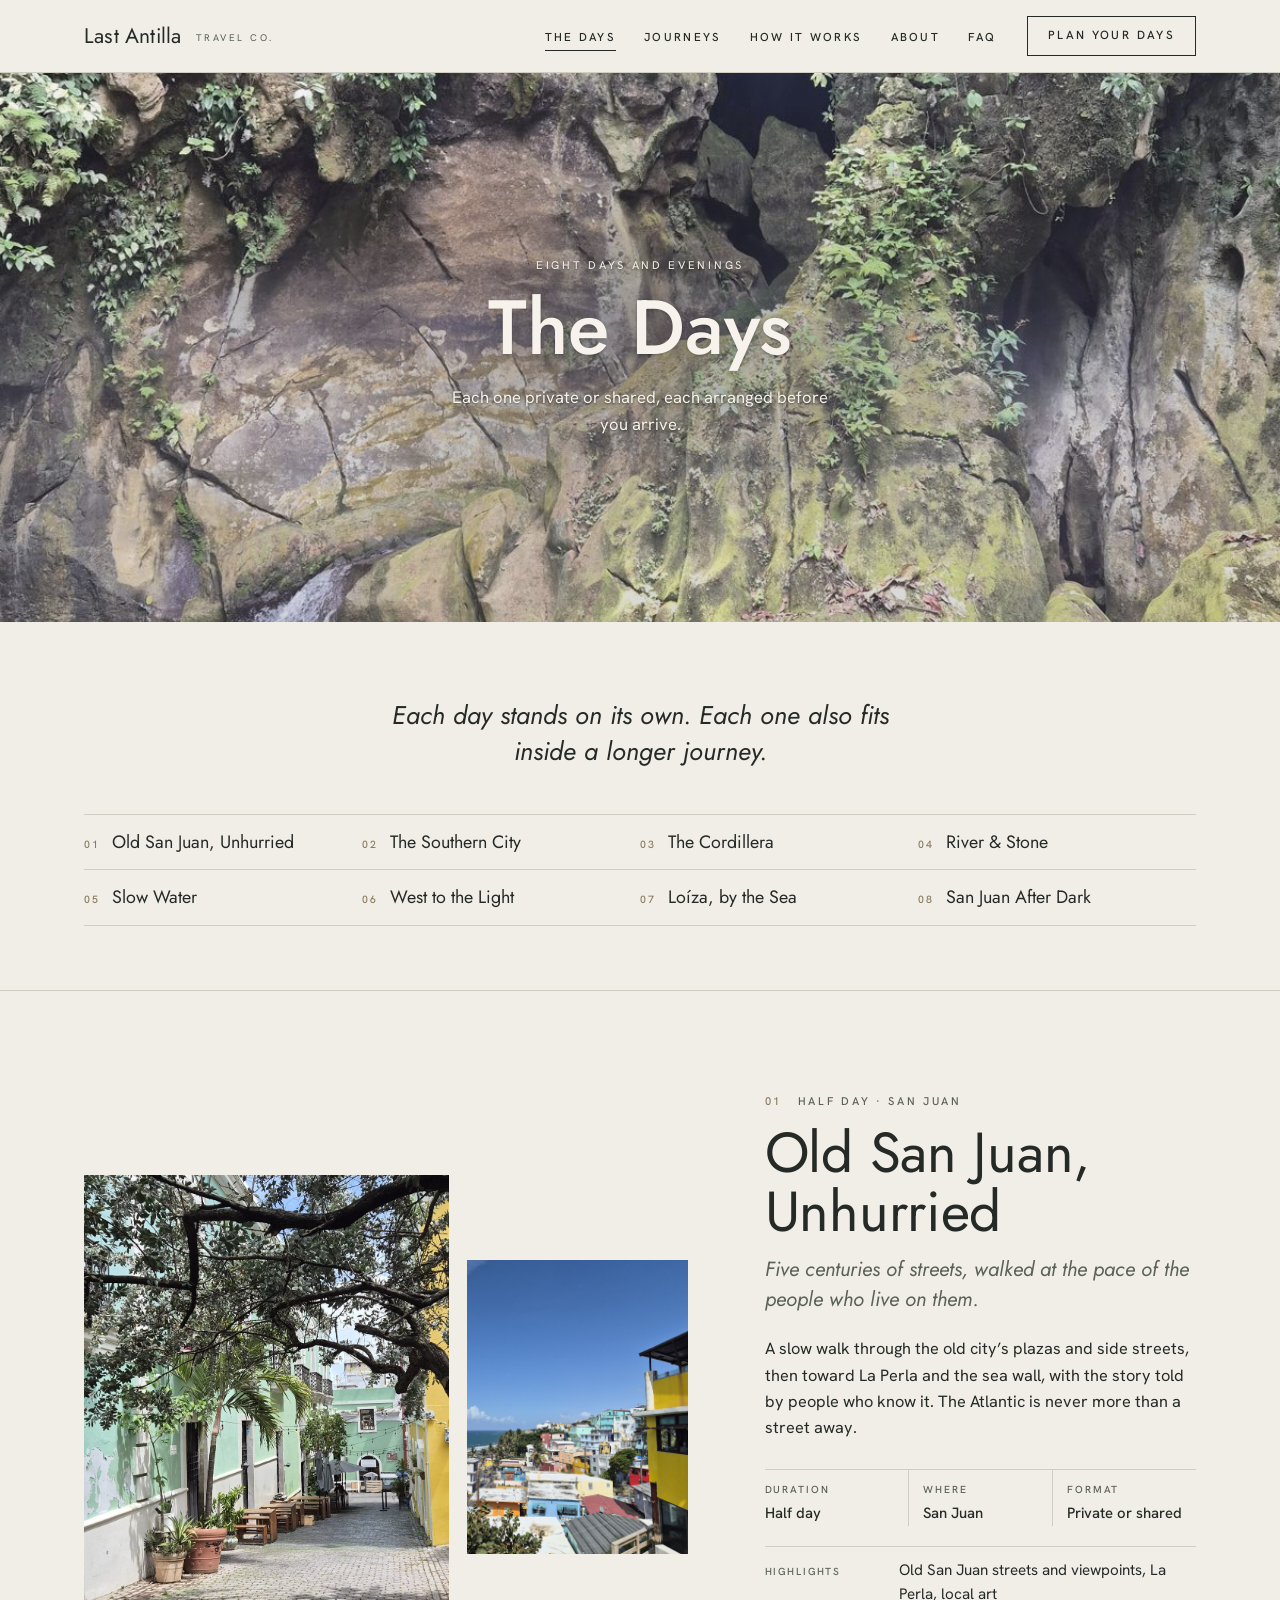
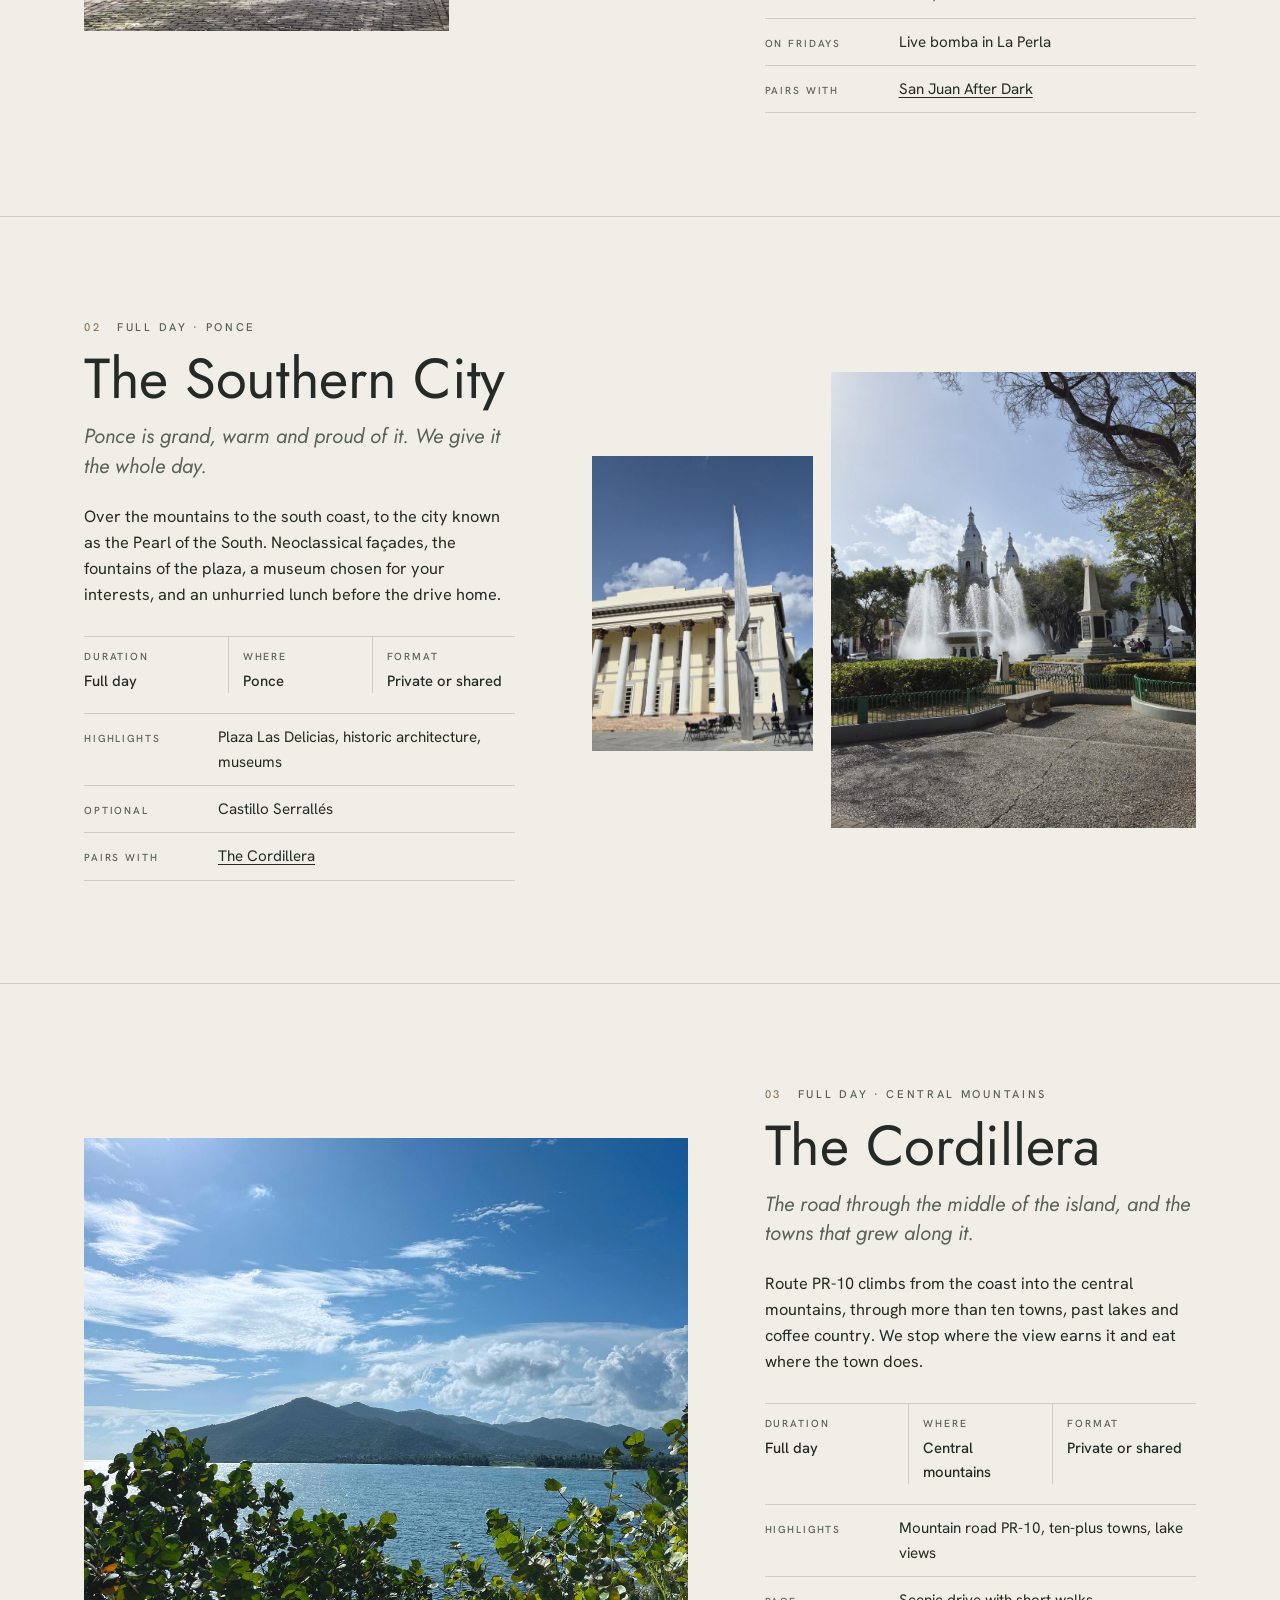
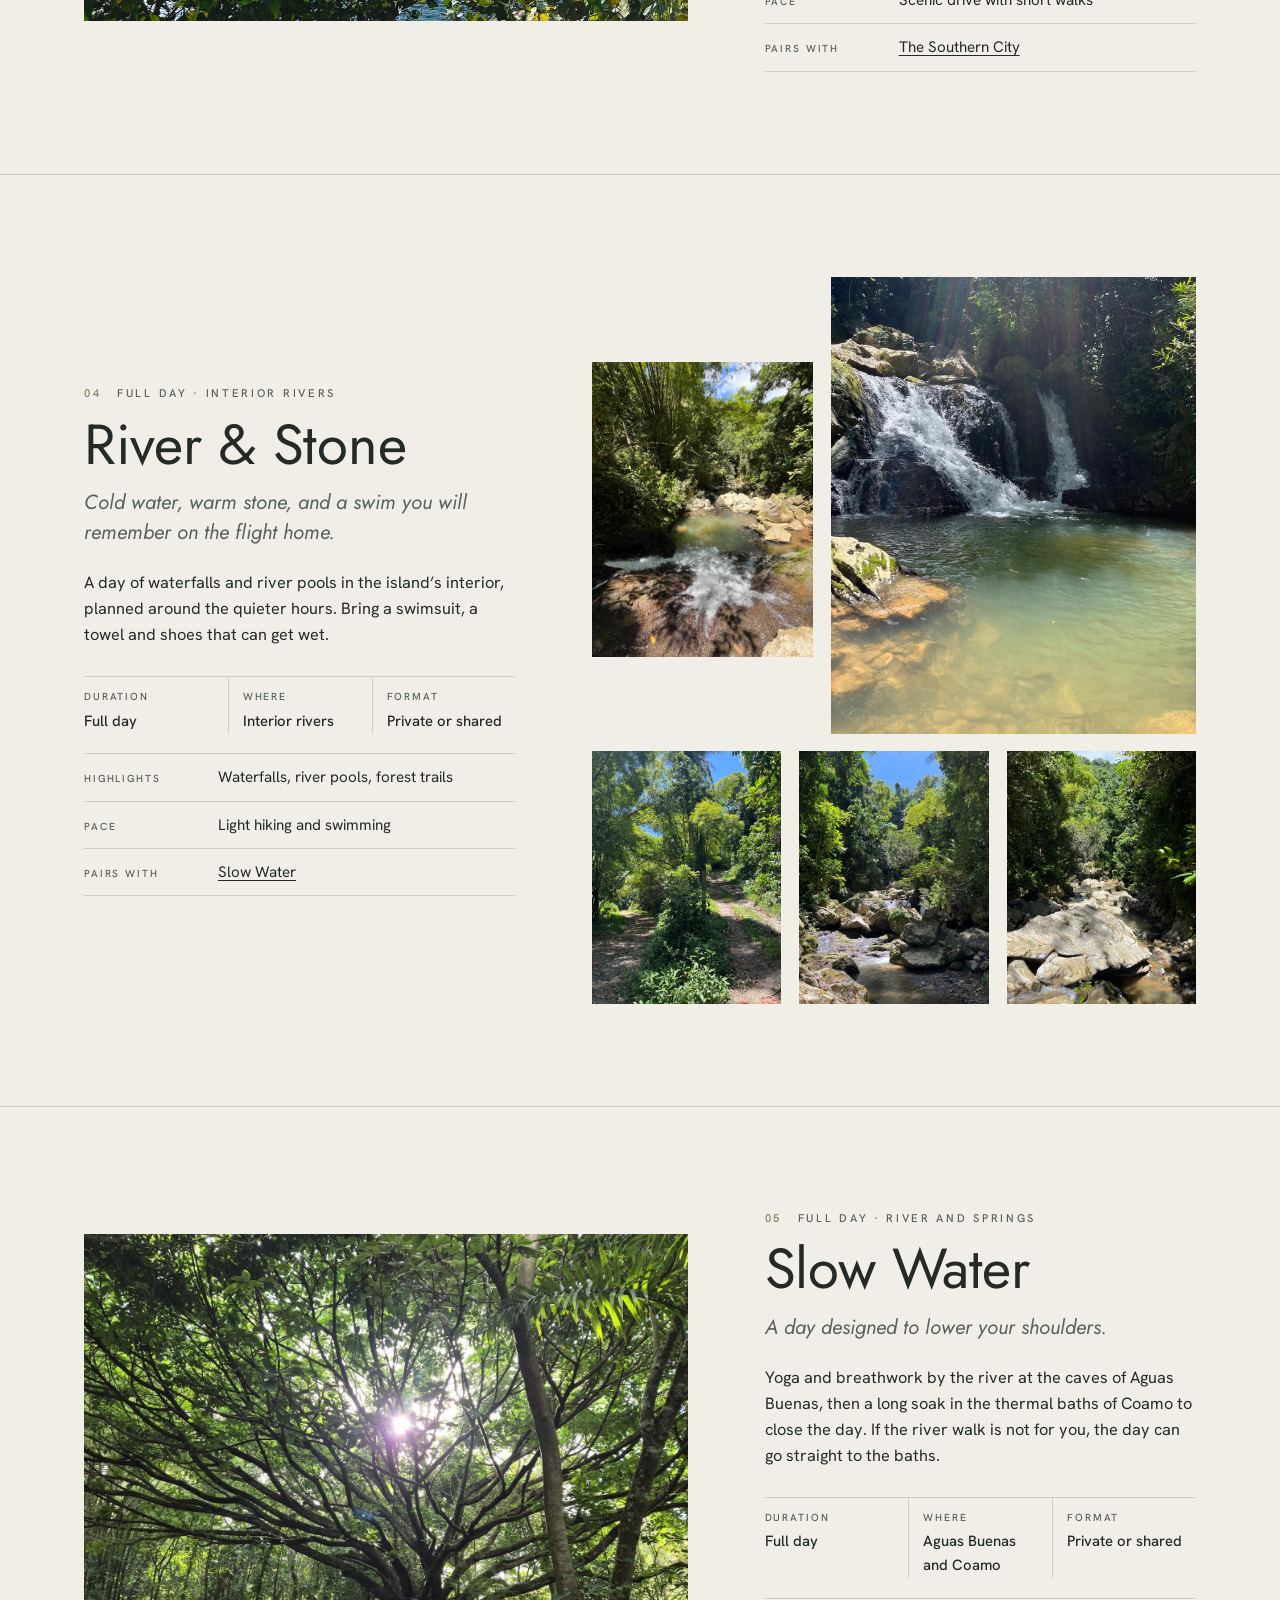
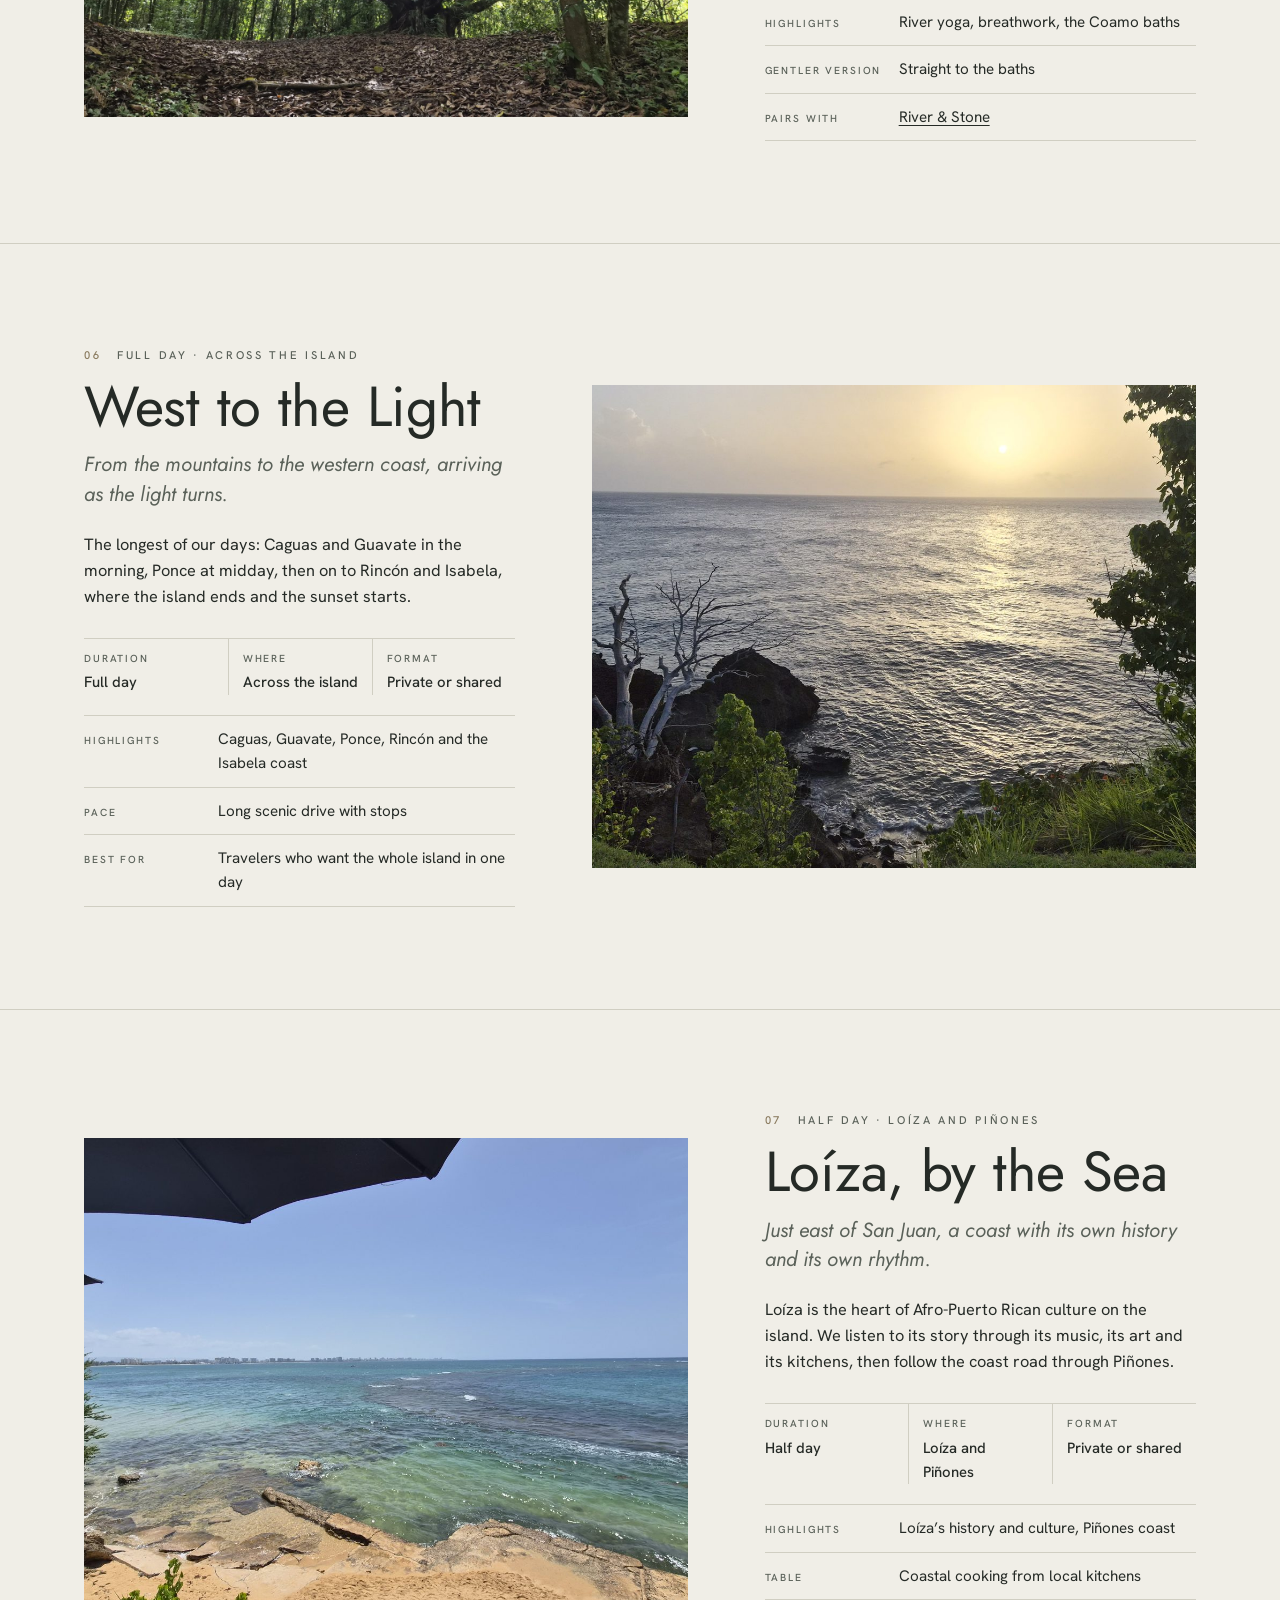
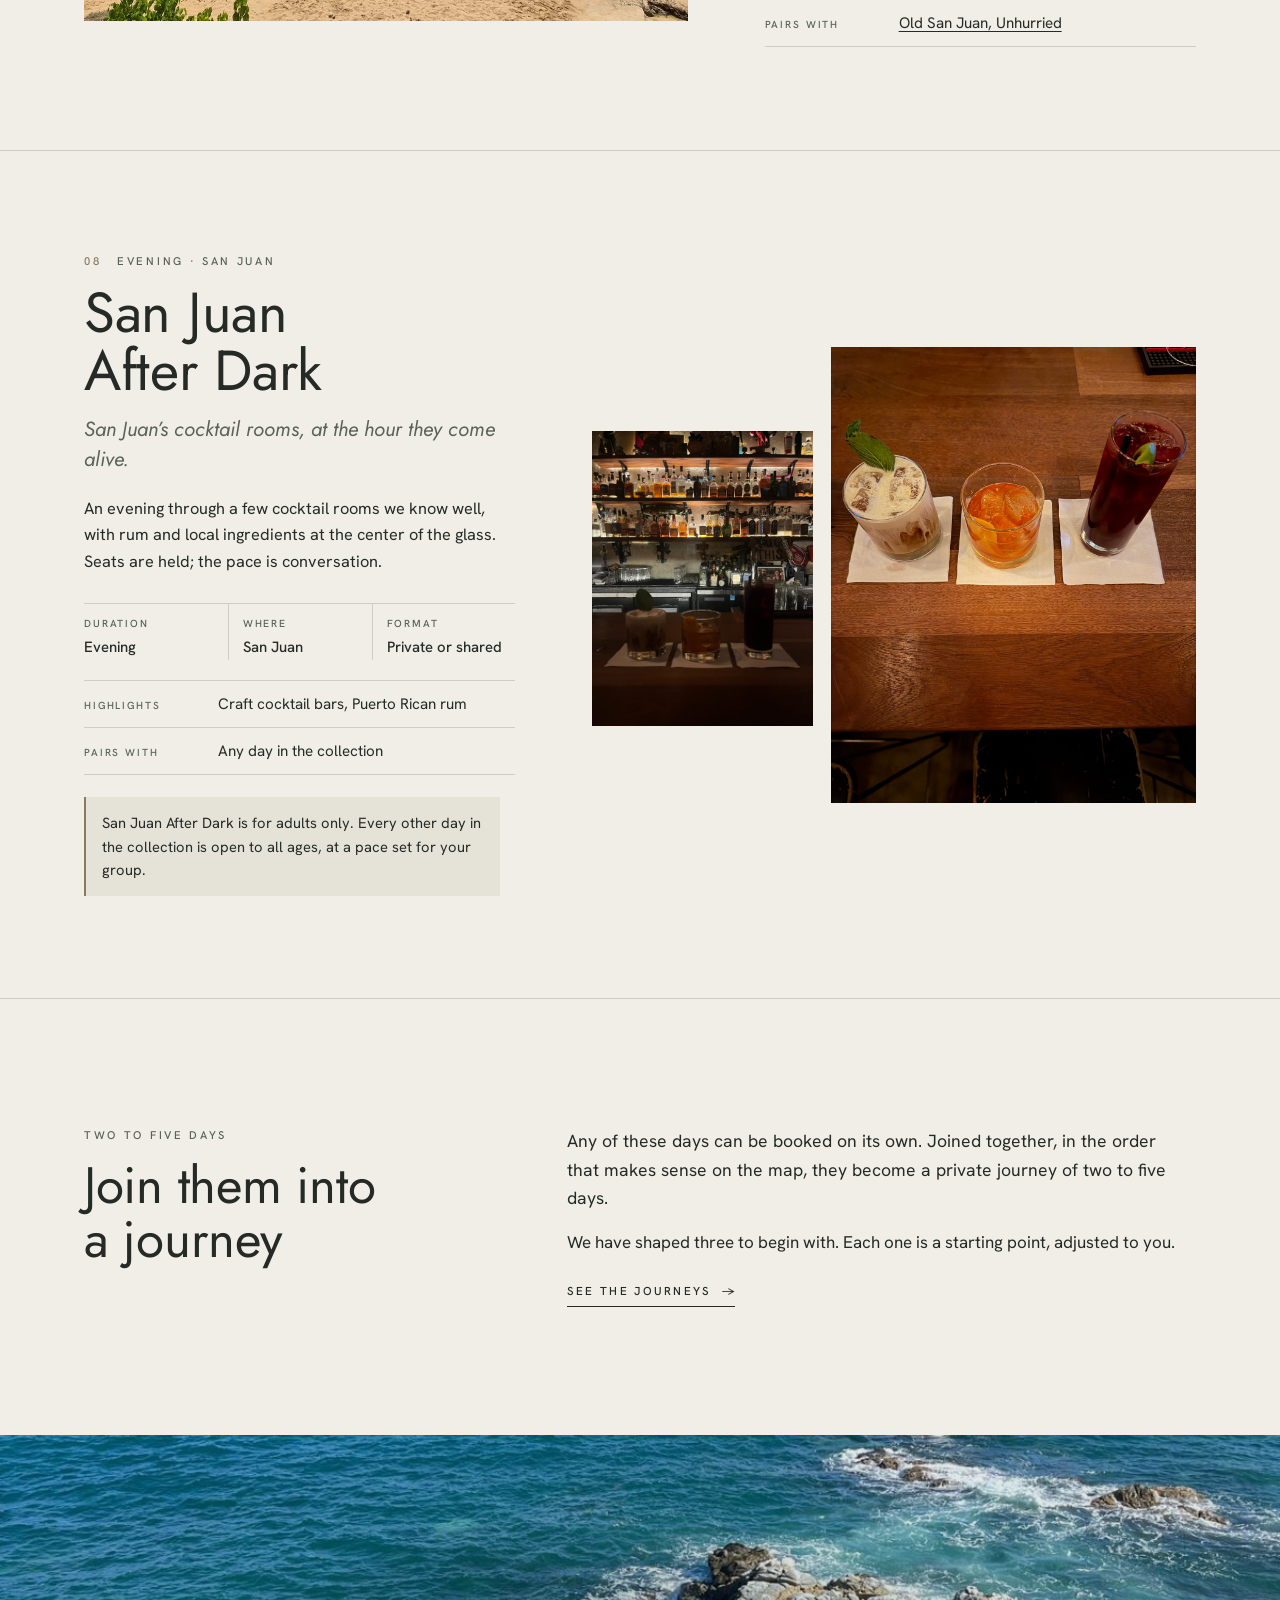
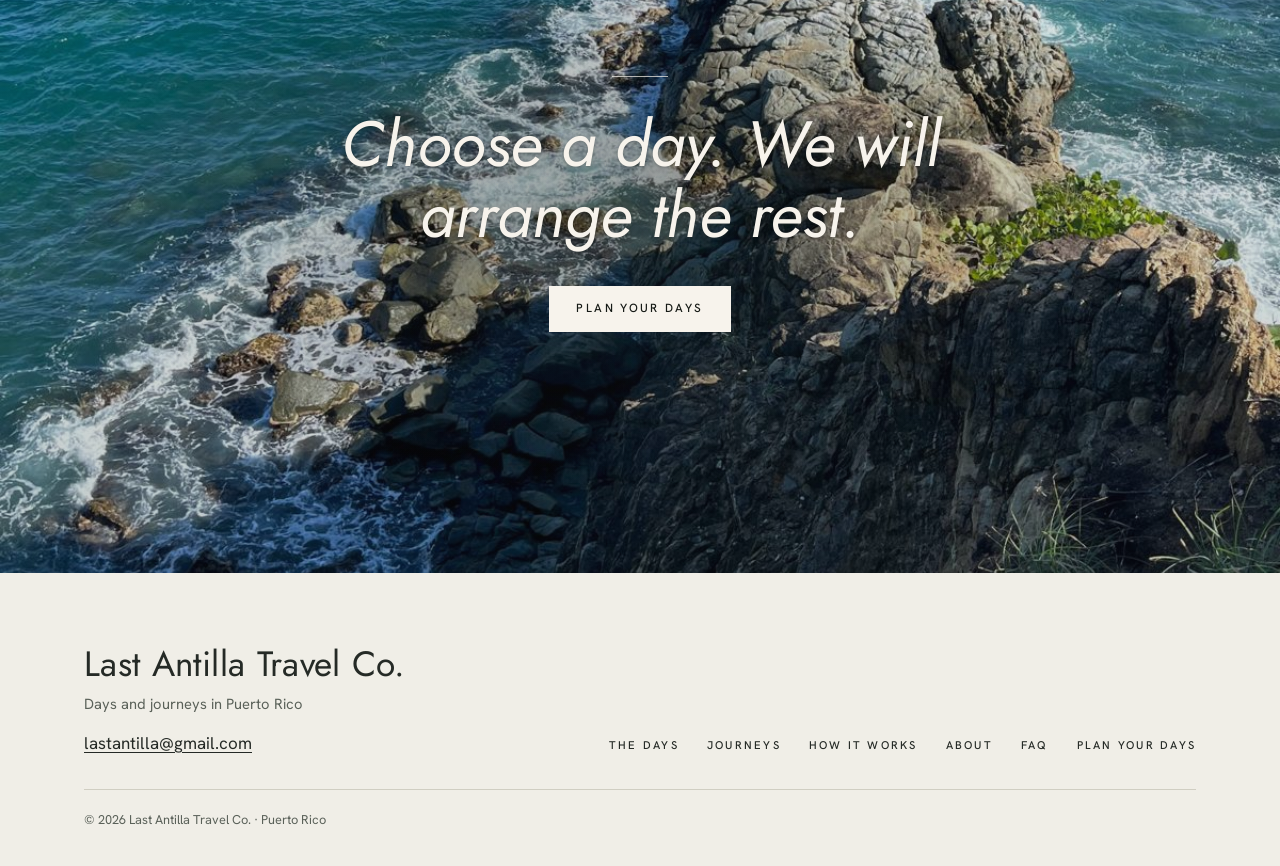
==== commit 15e7aa12: "River & Stone: fotos nuevas del río (cinco), en Los días, la portada y el formulario - days.html: la" ====
--- a/days.html
+++ b/days.html
@@ -123,8 +123,13 @@
   <section class="dd-day" id="river-and-stone" aria-labelledby="d4-title">
     <div class="wrap dd-plate dd-flip">
       <div class="dd-media dd-two">
-        <figure class="dd-main"><img src="img/cascada-selva.jpg" alt="A waterfall descending through dense green forest into a pool" width="1170" height="1335" loading="lazy"></figure>
-        <figure class="dd-alt"><img src="img/rio-canon.jpg" alt="A still river pool between mossy boulders in a forested canyon" width="1200" height="1600" loading="lazy" style="object-position:50% 60%"></figure>
+        <figure class="dd-main"><img src="img/rio-poza-cascada.jpg" alt="Two waterfalls falling into a clear green river pool" width="1200" height="1600" loading="lazy" style="object-position:50% 40%"></figure>
+        <figure class="dd-alt"><img src="img/rio-poza-alto.jpg" alt="Water rushing over rock into a pool ringed with boulders and bamboo" width="1200" height="1600" loading="lazy" style="object-position:50% 60%"></figure>
+        <div class="dd-strip">
+          <figure><img src="img/rio-sendero.jpg" alt="A dirt trail forking through bamboo and forest under a blue sky" width="1200" height="1600" loading="lazy"></figure>
+          <figure><img src="img/rio-cauce.jpg" alt="A stream tumbling over boulders below a small waterfall in the forest" width="1200" height="1600" loading="lazy" style="object-position:50% 65%"></figure>
+          <figure><img src="img/rio-roca.jpg" alt="A wide boulder above a rocky river winding into the forest" width="1200" height="1600" loading="lazy" style="object-position:50% 70%"></figure>
+        </div>
       </div>
       <div class="dd-text">
         <p class="label"><span class="dd-idx">04</span> Full day · Interior rivers</p>
--- a/assets/site.css
+++ b/assets/site.css
@@ -429,6 +429,8 @@
 .dd-two .dd-alt{aspect-ratio:3/4;margin-bottom:clamp(32px,6vw,80px)}
 .dd-flip .dd-two{grid-template-columns:minmax(0,1fr) minmax(0,1.65fr)}
 .dd-flip .dd-two .dd-alt{order:-1}
+.dd-strip{grid-column:1/-1;display:grid;grid-template-columns:repeat(3,minmax(0,1fr));gap:inherit}
+.dd-strip figure{aspect-ratio:3/4}
 .dd-text{min-width:0}
 .dd-idx{color:var(--support);margin-right:10px}
 .dd-text h2{font-size:clamp(2.3rem,4.4vw,3.6rem);line-height:1.04;margin:14px 0 0}
